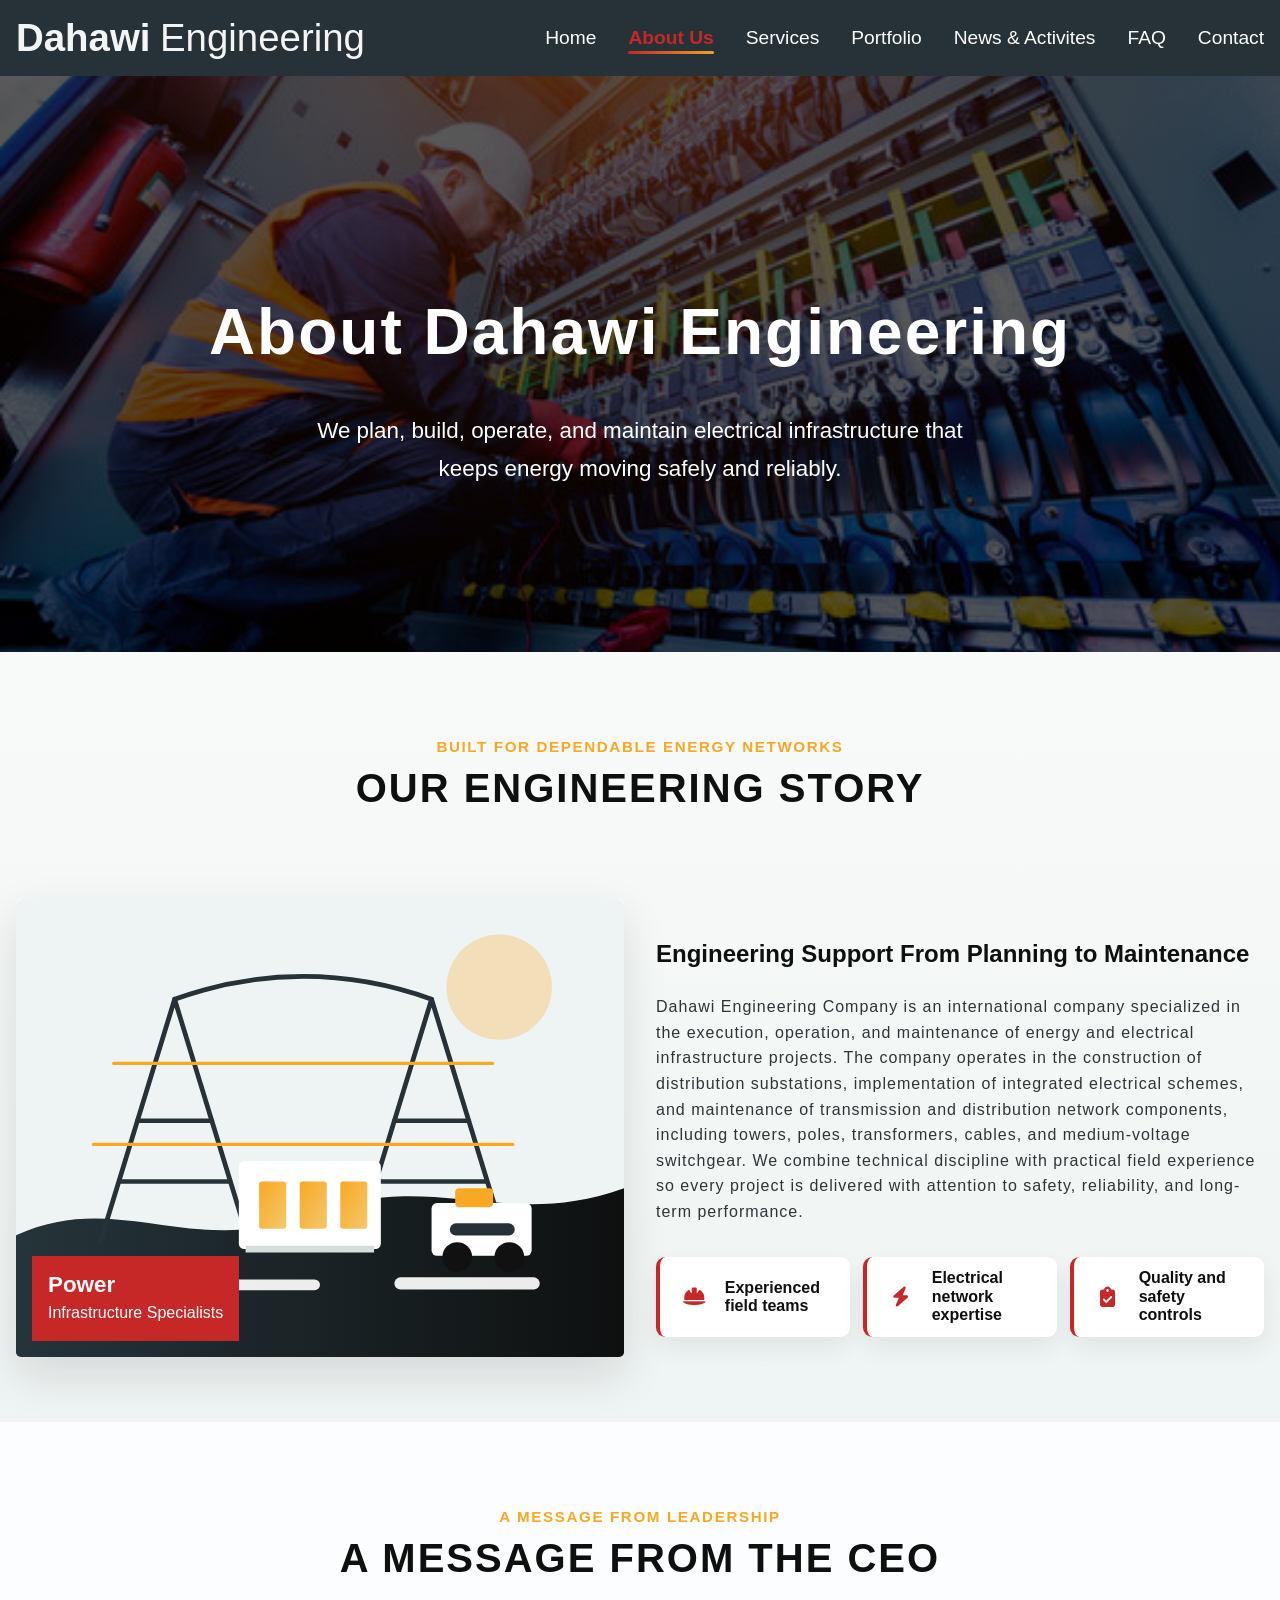
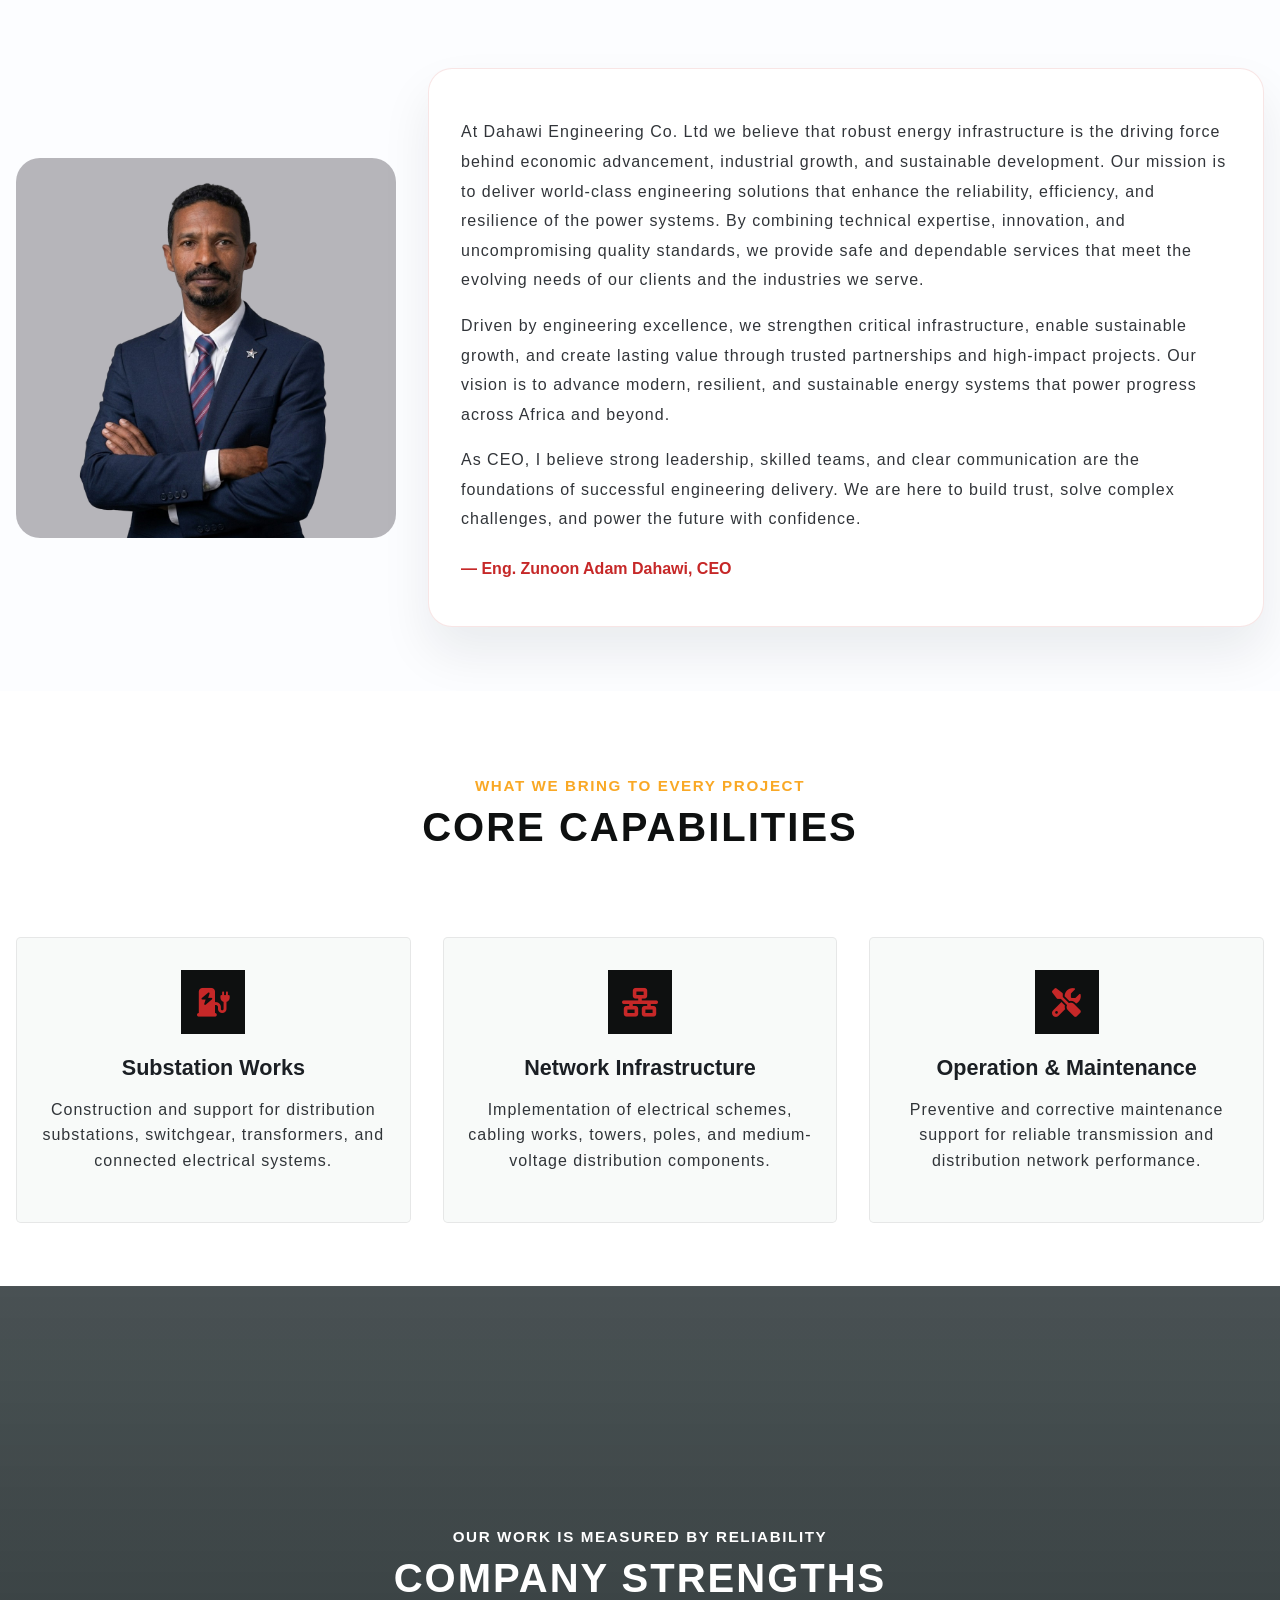
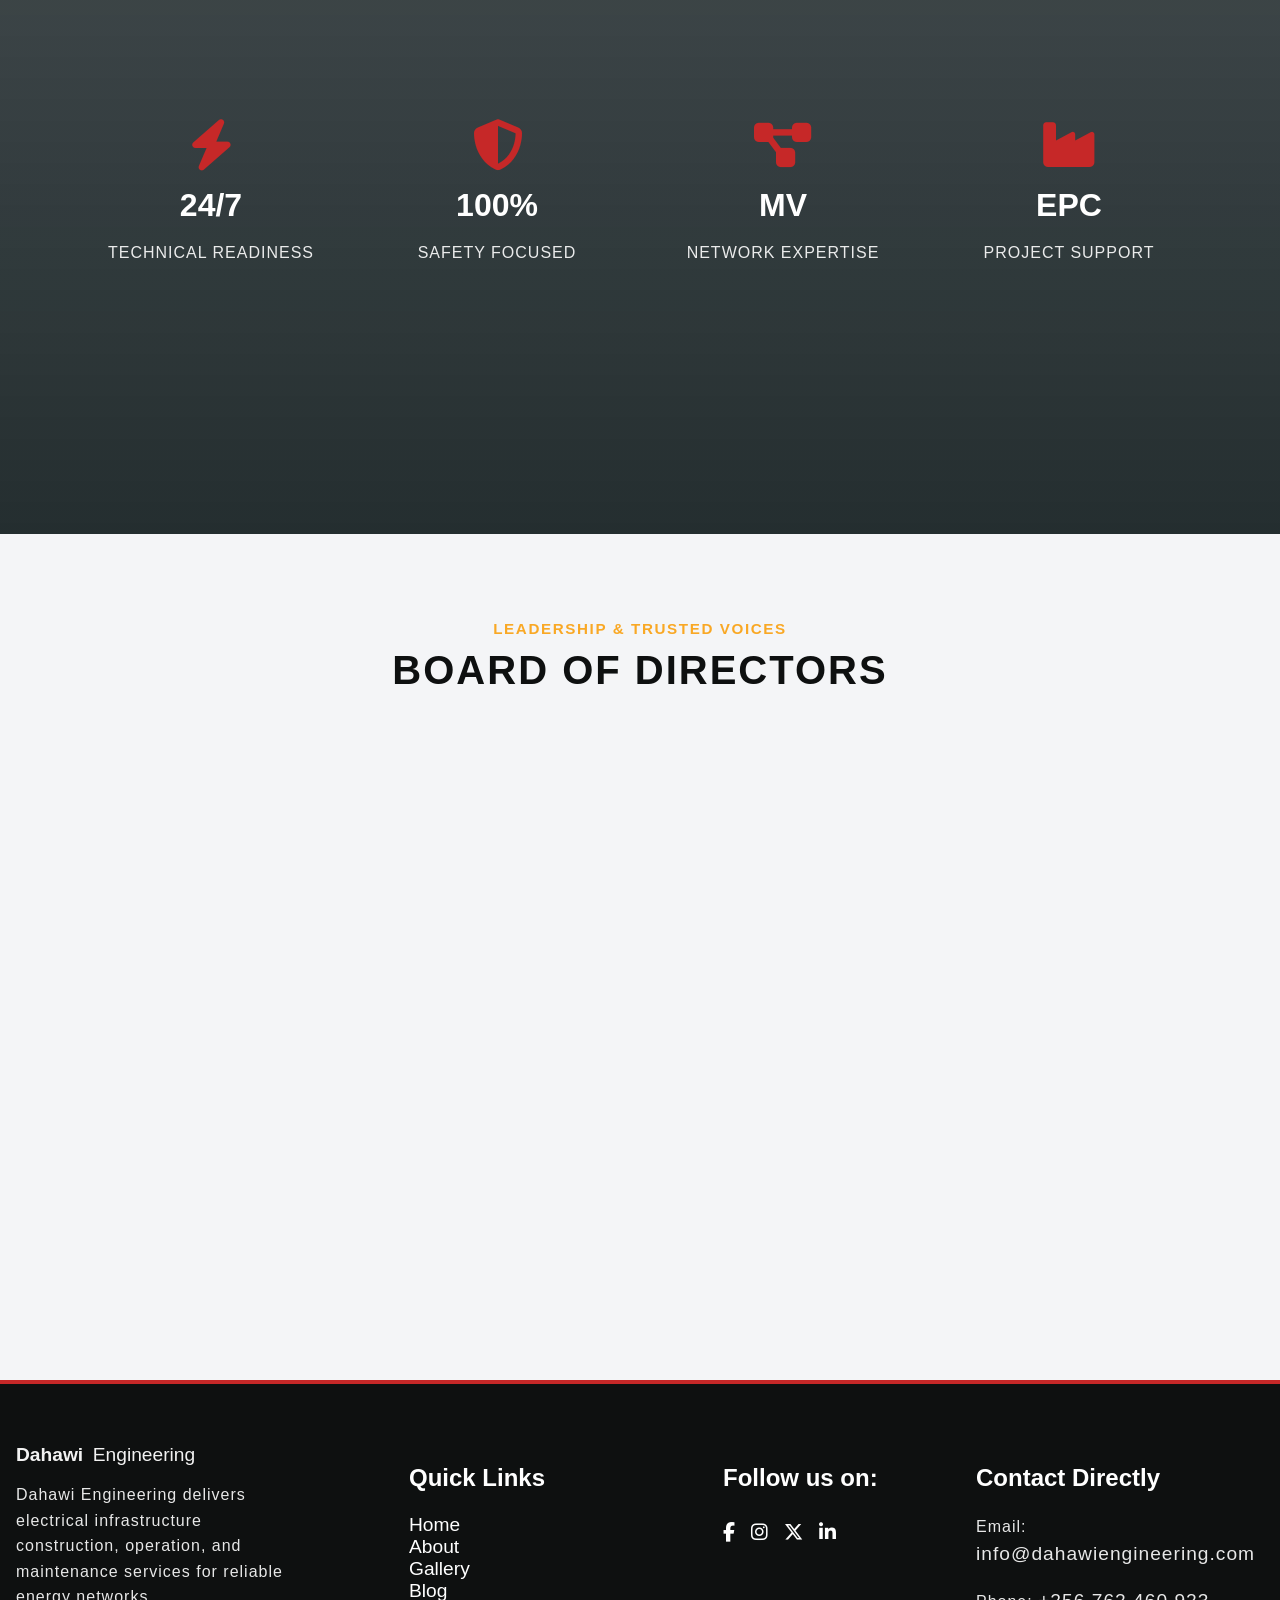
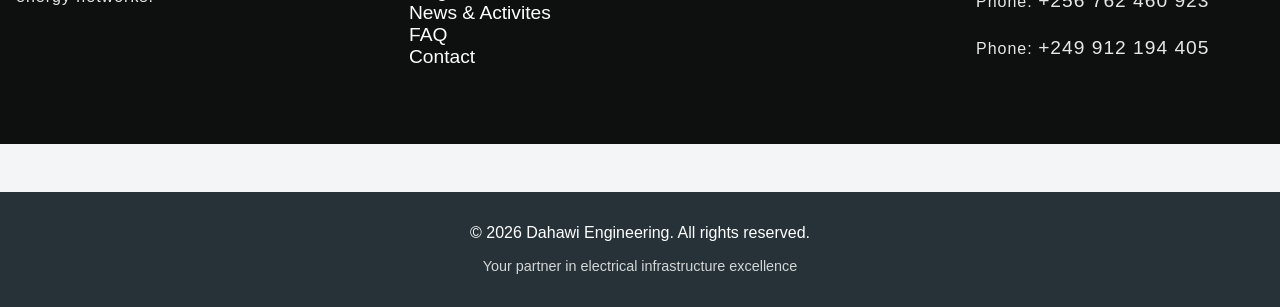
==== about.html @ 9a6f766a "Add files via upload" ====
<!DOCTYPE html>
<html lang = "en">
    <head>
        <meta charset="utf-8">
        <meta http-equiv="X-UA-Compatible" content="IE=edge">
        <title>About | Dahawi Engineering</title>
        <meta name="description" content="Learn about Dahawi Engineering, an electrical infrastructure company focused on substation construction, network operation, and maintenance.">
        <meta name="viewport" content="width=device-width, initial-scale=1">
        <!-- font awesome cdn -->
        <link rel="stylesheet" href="https://cdnjs.cloudflare.com/ajax/libs/font-awesome/6.5.1/css/all.min.css" crossorigin="anonymous" referrerpolicy="no-referrer" />
        <!-- fonts -->
        <link rel = "stylesheet" href = "font/fonts.css">
        <!-- normalize css -->
        <link rel = "stylesheet" href = "css/normalize.css">
        <!-- custom css -->
        <link rel = "stylesheet" href = "css/utility.css">
        <link rel = "stylesheet" href = "css/style.css">
        <link rel = "stylesheet" href = "css/responsive.css">
    </head>
    <body>

        <!-- navbar  -->
        <nav class = "navbar">
            <div class = "container flex">
                        <a href = "" class = "site-brand">Dahawi<span>Engineering</span></a>
                
                <button type="button" id="navbar-show-btn" class="flex" aria-label="Open navigation menu">
                    <i class="fas fa-bars"></i>
                </button>
                <div id="navbar-collapse">
                    <button type="button" id="navbar-close-btn" class="flex" aria-label="Close navigation menu">
                        <i class="fas fa-times"></i>
                    </button>
                    <ul class="navbar-nav">
                        <li class="nav-item"><a href="index.html" class="nav-link">Home</a></li>
                        <li class="nav-item"><a href="about.html" class="nav-link active">About Us</a></li>
                        <li class="nav-item"><a href="gallery.html" class="nav-link">Services</a></li>
                        <li class="nav-item"><a href="blog.html" class="nav-link">Portfolio</a></li>
                        <li class="nav-item"><a href="news.html" class="nav-link">News & Activites</a></li>
                        <li class="nav-item"><a href="faq.html" class="nav-link">FAQ</a></li>
                        <li class="nav-item"><a href="contact.html" class="nav-link">Contact</a></li>
                    </ul>
                </div>
            </div>
        </nav>

        <!-- header -->
        <header class = "flex header-sm about-header">
            <div class = "container">
                <div class = "header-title">
                    <h1>About Dahawi Engineering</h1>
                    <p>We plan, build, operate, and maintain electrical infrastructure that keeps energy moving safely and reliably.</p>
                </div>
            </div>
        </header>
        <!-- header -->

        <!-- about section -->
        <section id = "about" class = "py-4 about-page">
            <div class = "container">
                <div class = "title-wrap">
                    <span class = "sm-title">built for</span>
                    <h2 class = "lg-title">our engineering Story</h2>
                </div>

                <div class = "about-row">
                    <div class = "about-left my-2">
                        <div class = "about-visual">
                            <img src = "images/about-network-visual.svg" alt = "Electrical substation and transmission network illustration">
                            <div class = "about-badge">
                                <strong>Power</strong>
                                <span>Infrastructure Specialists</span>
                            </div>
                        </div>
                    </div>

                    <div class = "about-right">
                        <h2>Engineering Support From Planning to Maintenance</h2>
                        <p class = "text">Dahawi Engineering Company is an international company specialized in the execution, operation, and maintenance of energy and electrical infrastructure projects. The company operates in the construction of distribution substations, implementation of integrated electrical schemes, and maintenance of transmission and distribution network components, including towers, poles, transformers, cables, and medium-voltage switchgear. We combine technical discipline with practical field experience so every project is delivered with attention to safety, reliability, and long-term performance.</p>

                        <div class = "about-points">
                            <div>
                                <i class = "fas fa-hard-hat"></i>
                                <span>Experienced field teams</span>
                            </div>
                            <div>
                                <i class = "fas fa-bolt"></i>
                                <span>Electrical network expertise</span>
                            </div>
                            <div>
                                <i class = "fas fa-clipboard-check"></i>
                                <span>Quality and safety controls</span>
                            </div>
                        </div>
                    </div>
                </div>
            </div>
        </section>
        <!-- end of about section -->

        <!-- CEO message section -->
        <section id = "ceo-message" class = "py-4">
            <div class = "container">
                <div class = "title-wrap">
                    <span class = "sm-title">a message from leadership</span>
                    <h2 class = "lg-title">a message from the CEO</h2>
                </div>

                <div class = "ceo-row">
                    <div class = "ceo-image my-2">
                        <img src = "images/CEO.jpg" alt = "CEO portrait">
                    </div>
                    <div class = "ceo-copy">
                        <!-- <h3>Our commitment to excellence</h3> -->
                        <p class = "text">At Dahawi Engineering Co. Ltd we believe that robust energy infrastructure is the driving force behind economic advancement, industrial growth, and sustainable development. Our mission is to deliver world-class engineering solutions that enhance the reliability, efficiency, and resilience of the power systems. By combining technical expertise, innovation, and uncompromising quality standards, we provide safe and dependable services that meet the evolving needs of our clients and the industries we serve.</p>
                        <p class = "text">Driven by engineering excellence, we strengthen critical infrastructure, enable sustainable growth, and create lasting value through trusted partnerships and high-impact projects. Our vision is to advance modern, resilient, and sustainable energy systems that power progress across Africa and beyond.</p>
                        <p class = "text">As CEO, I believe strong leadership, skilled teams, and clear communication are the foundations of successful engineering delivery. We are here to build trust, solve complex challenges, and power the future with confidence.</p>
                        <p class = "ceo-signature">— Eng. Zunoon Adam Dahawi, CEO</p>
                    </div>
                </div>
            </div>
        </section>
        <!-- end of CEO message section -->

        <!-- capabilities section -->
        <section id = "capabilities" class = "py-4">
            <div class = "container">
                <div class = "title-wrap">
                    <span class = "sm-title">what we bring to every project</span>
                    <h2 class = "lg-title">core capabilities</h2>
                </div>

                <div class = "capability-row">
                    <div class = "capability-item">
                        <span class = "capability-icon flex">
                            <i class = "fas fa-charging-station"></i>
                        </span>
                        <h3>Substation Works</h3>
                        <p class = "text">Construction and support for distribution substations, switchgear, transformers, and connected electrical systems.</p>
                    </div>

                    <div class = "capability-item">
                        <span class = "capability-icon flex">
                            <i class = "fas fa-network-wired"></i>
                        </span>
                        <h3>Network Infrastructure</h3>
                        <p class = "text">Implementation of electrical schemes, cabling works, towers, poles, and medium-voltage distribution components.</p>
                    </div>

                    <div class = "capability-item">
                        <span class = "capability-icon flex">
                            <i class = "fas fa-tools"></i>
                        </span>
                        <h3>Operation & Maintenance</h3>
                        <p class = "text">Preventive and corrective maintenance support for reliable transmission and distribution network performance.</p>
                    </div>
                </div>
            </div>
        </section>
        <!-- end of capabilities section -->

        <!-- facts section -->
        <section id = "facts" class = "py-4 flex about-facts">
            <div class = "container">
                <div class = "title-wrap">
                    <span class = "sm-title">our work is measured by reliability</span>
                    <h2 class = "lg-title">company strengths</h2>
                </div>

                <div class = "facts-row">
                    <div class = "facts-item">
                        <span class = "fas fa-bolt facts-icon"></span>
                        <div class = "facts-info">
                            <strong>24/7</strong>
                            <p class = "text">technical readiness</p>
                        </div>
                    </div>

                    <div class = "facts-item">
                        <span class = "fas fa-shield-alt facts-icon"></span>
                        <div class = "facts-info">
                            <strong>100%</strong>
                            <p class = "text">safety focused</p>
                        </div>
                    </div>

                    <div class = "facts-item">
                        <span class = "fas fa-project-diagram facts-icon"></span>
                        <div class = "facts-info">
                            <strong>MV</strong>
                            <p class = "text">network expertise</p>
                        </div>
                    </div>

                    <div class = "facts-item">
                        <span class = "fas fa-industry facts-icon"></span>
                        <div class = "facts-info">
                            <strong>EPC</strong>
                            <p class = "text">project support</p>
                        </div>
                    </div>
                </div>
            </div>
        </section>
        <!-- end of facts section -->

        <!-- board of directors / testimonials section -->
        <section id="board" class="py-4">
            <div class="container">
                <div class="title-wrap">
                    <span class="sm-title">leadership & trusted voices</span>
                    <h2 class="lg-title">Board of Directors</h2>
                </div>

                <div class="board-row">
                    <article class="board-card">
                        <div class="board-image">
                            <img src="images/CEO.jpg" alt="Board member">
                        </div>
                        <div class="board-content">
                            <h3>Eng. Zunoon Adam Dahawi</h3>
                            <p class="board-title">Chairman & CEO</p>
                            <p class="text">Visionary and results-driven Chief Executive Officer with a proven track record of scaling operations, leading high-performance teams, and executing strategic growth plans.</p>
                        </div>
                    </article>

                    <article class="board-card">
                        <div class="board-image">
                            <img src="images/projectmanager.jpg" alt="Board member">
                        </div>
                        <div class="board-content">
                            <h3> Abubakar Issa</h3>
                            <p class="board-title">Project Manager</p>
                            <p class="text">Goal-oriented and highly organized project manager with a proven track record of delivering cross-functional initiatives on time and within budget.</p>
                        </div>
                    </article>

                    <article class="board-card">
                        <div class="board-image">
                            <img src="images/Eng.Alhussein.jpg" alt="Board member">
                        </div>
                        <div class="board-content">
                            <h3>Alhussein Muhammed</h3>
                            <p class="board-title">Logistics Manager</p>
                            <p class="text">Oversees daily accounting functions, produces accurate financial statements, and ensures regulatory compliance.</p>
                        </div>
                    </article>
                </div>
            </div>
        </section>
        <!-- end of board/testimonials section -->

        <!-- footer -->
        <footer class = "py-4">
            <div class = "container footer-row">
                <div class = "footer-item">
                    <a href = "" class = "site-brand">Dahawi<span>Engineering</span></a>
                        
                    <p class = "text">Dahawi Engineering delivers electrical infrastructure construction, operation, and maintenance services for reliable energy networks.</p>
                </div>

                <div class = "footer-item quick-links">
                    <h2>Quick Links</h2>
                    <ul class="quick-links-list">
                        <li><a href="index.html">Home</a></li>
                        <li><a href="about.html">About Us</a></li>
                        <li><a href="gallery.html">Services</a></li>
                        <li><a href="blog.html">Portfolio</a></li>
                        <li><a href="news.html">News & Activites</a></li>
                        <li><a href="faq.html">FAQ</a></li>
                        <li><a href="contact.html">Contact</a></li>
                    </ul>
                </div>

                <div class = "footer-item follow-us">
                    <h2>Follow us on: </h2>
                    <ul class = "social-links">
                        <li>
                            <a href = "#" aria-label = "Facebook">
                                <i class = "fab fa-facebook-f"></i>
                            </a>
                        </li>
                        <li>
                            <a href = "#" aria-label = "Instagram">
                                <i class = "fab fa-instagram"></i>
                            </a>
                        </li>
                        <li>
                            <a href = "#" aria-label = "Twitter">
                                <i class = "fab fa-x-twitter"></i>
                            </a>
                        </li>
                        <li>
                            <a href = "#" aria-label = "LinkedIn">
                                <i class = "fab fa-linkedin-in"></i>
                            </a>
                        </li>
                    </ul>
                </div>

                <div class = "subscribe-form footer-item contact">
                    <h2>Contact Directly</h2>
                    <p class = "text">Email: <a href = "mailto:info@dahawiengineering.com">info@dahawiengineering.com</a></p>
                    <p class = "text">Phone: <a href = "tel:+256762460923">+256 762 460 923</a></p>
                    <p class = "text">Phone: <a href = "tel:+249912194405">+249 912 194 405</a></p>
                </div>
            </div>
        </footer>
        <!-- end of footer -->

        <section class="footer-bottom">
            <div class="container">
                <p>&copy; 2026 Dahawi Engineering. All rights reserved.</p>
                <p>Your partner in electrical infrastructure excellence</p>
            </div>
        </section>

        <!-- js -->
        <script src = "js/script.js"></script>
    </body>
</html>
---- css/utility.css ----
html, body{
    font-family: 'Open Sans', sans-serif;
}
h1, h2, h3, h4, h5, h6{
    font-family: 'Raleway', sans-serif;
}
a{
    color: var(--dark);
    text-decoration: none;
}
ul{
    list-style-type: none;
}
button, input[type = "submit"]{
    font-size: 1rem;
    cursor: pointer;
    font-family: 'Raleway', sans-serif;
}
.container{
    max-width: 1320px;
    padding: 0 1rem;
    margin: 0 auto;
}
.flex{
    display: -webkit-box;
    display: -ms-flexbox;
    display: flex;
    -webkit-box-align: center;
        -ms-flex-align: center;
            align-items: center;
    -webkit-box-pack: center;
        -ms-flex-pack: center;
            justify-content: center;
}
.text{
    font-weight: 400;
    opacity: 0.9;
    line-height: 1.6;
    letter-spacing: 1px;
}
.form-control{
    width: 100%;
    margin: 0.6rem 0;
    max-width: 500px;
    border: 1px solid #fff;
    border-radius: 0.2rem;
    padding: 0.7rem;
    font-size: 1rem;
    font-family: 'Raleway', sans-serif;
    color: #fff;
    background-color: transparent;
    -webkit-box-sizing: border-box;
            box-sizing: border-box;
}
.btn{
    padding: 0.7rem 2.4rem;
    border-radius: 0.2rem;
    font-weight: 600;
    background-color: var(--green);
    color: #fff;
    border: 1px solid var(--green);
}
.btn:hover{
    opacity: 0.9;
    -webkit-transition: var(--trans);
    -o-transition: var(--trans);
    transition: var(--trans);
}

/* css stop transition and animation */
.resize-animation-stopper *{
    -webkit-animation: none!important;
            animation: none!important;
    -webkit-transition: none!important;
    -o-transition: none!important;
    transition: none!important;
}

.py-4{
    padding: 4rem 0;
}
img{
    width: 100%;
    display: block;
}
.title-wrap{
    text-align: center;
    padding: 1.4rem 0;
    margin-bottom: 2rem;
    letter-spacing: 2px;
    text-transform: uppercase;
}
.lg-title{
    font-size: 2.5rem;
    font-weight: 600;
}

.sm-title{
    font-size: 1.2rem;
    font-weight: 600;
}
.my-2{
    margin: 2rem 0;
}
.shadow:hover{
    -webkit-box-shadow: 0px 0px 18px -4px rgba(109, 109, 109, 0.64);
            box-shadow: 0px 0px 18px -4px rgba(109, 109, 109, 0.64);
}
---- css/style.css ----
:root{
    --bg: #f4f5f7;
    --surface: #ffffff;
    --text: #1b1f24;
    --muted: #64748b;
    --border: #d7dde5;
    --green: #c62828;
    --secondary: #f9a825;
    --light-grey: #f7f7f7;
    --dark: #0e1010;
    --nav-bg: #263238;
    --nav-text: #ffffff;
    --card-bg: #ffffff;
    --btn-bg: #c62828;
    --btn-text: #ffffff;
    --btn-border: transparent;
    --section-bg: #ffffff;
    --shadow: 0 12px 32px rgba(0,0,0,.08);
    --trans: all 0.3s ease-in-out;
}
html{
    scroll-behavior: smooth;
}

body{
    background: var(--bg);
    color: var(--text);
    transition: var(--trans);
}

.reveal{
    opacity: 0;
    transform: translate3d(0, 30px, 0) scale(0.98);
    visibility: hidden;
    filter: blur(1px);
    transition: opacity 0.85s cubic-bezier(0.22, 1, 0.36, 1), transform 0.85s cubic-bezier(0.22, 1, 0.36, 1), filter 0.85s cubic-bezier(0.22, 1, 0.36, 1), visibility 0.01s linear 0.84s;
    transition-delay: var(--reveal-delay, 0ms);
    will-change: opacity, transform, filter;
}

.reveal-left{
    transform: translate3d(-36px, 24px, 0) scale(0.985);
}

.reveal-right{
    transform: translate3d(36px, 24px, 0) scale(0.985);
}

.reveal-up{
    transform: translate3d(0, 42px, 0) scale(0.985);
}

.reveal.active{
    opacity: 1;
    transform: translate3d(0, 0, 0) scale(1);
    visibility: visible;
    filter: blur(0);
}

@media (prefers-reduced-motion: reduce) {
    .reveal{
        transition: none !important;
        transform: none !important;
        opacity: 1 !important;
        visibility: visible !important;
        filter: none !important;
    }
}

html[lang="ar"]{
    direction: rtl;
}
html[lang="ar"] .navbar .container,
html[lang="ar"] .footer-row{
    direction: rtl;
}
.theme-dark{
    --bg: #10151f;
    --surface: #17212d;
    --text: #e2e8f0;
    --muted: #cbd5e1;
    --border: #334155;
    --nav-bg: #111827;
    --nav-text: #f8fafc;
    --card-bg: #1b2433;
    --btn-bg: #f59e0b;
    --btn-text: #0f172a;
    --btn-border: transparent;
    --section-bg: #111827;
    --shadow: 0 12px 32px rgba(0,0,0,.37);
}
.theme-dark .navbar,
.theme-dark .footer,
.theme-dark .footer-bottom,
.theme-dark header,
.theme-dark .featured-item,
.theme-dark .services-item,
.theme-dark .test-item,
.theme-dark .contact-card,
.theme-dark .contact-form .form-control,
.theme-dark .blog-item,
.theme-dark .faq-item,
.theme-dark .gallery-item,
.theme-dark .popular-item,
.theme-dark .footer-item,
.theme-dark .about-left,
.theme-dark .contact-right,
.theme-dark .contact-left,
.theme-dark .about-visual,
.theme-dark .subscribe-form,
.theme-dark .blog-item-top,
.theme-dark .faq-answer,
.theme-dark .faq-question{
    background: var(--card-bg) !important;
    color: var(--text) !important;
    border-color: var(--border) !important;
}
.theme-dark .site-brand,
.theme-dark .nav-link,
.theme-dark .text,
.theme-dark .sm-title,
.theme-dark .lg-title,
.theme-dark .footer-item h2,
.theme-dark .contact-link,
.theme-dark .faq-question-text,
.theme-dark .faq-answer-content,
.theme-dark .about-points div span,
.theme-dark .contact-item span,
.theme-dark .contact-item a,
.theme-dark .popular-item span,
.theme-dark .blog-item-bottom span,
.theme-dark .blog-item-bottom a,
.theme-dark .contact-cta span,
.theme-dark .contact-cta p,
.theme-dark .footer-bottom p{
    color: var(--text) !important;
}
.theme-dark .btn{
    background: var(--btn-bg) !important;
    color: var(--btn-text) !important;
    border-color: var(--btn-border) !important;
}
.theme-dark .btn-outline{
    border-color: var(--btn-text) !important;
    color: var(--btn-text) !important;
}
.theme-dark .icon-btn{
    background: #1f2937;
    color: var(--btn-text);
    border-color: #334155;
}
.theme-dark input,
.theme-dark textarea,
.theme-dark select{
    background: #17212d;
    color: #e2e8f0;
    border: 1px solid #334155;
}
.theme-dark .navbar{
    background: var(--nav-bg) !important;
}
.theme-dark .navbar .nav-link{
    color: var(--nav-text) !important;
}
.theme-dark .navbar .nav-link:hover,
.theme-dark .navbar .nav-link.active{
    color: #fbbf24 !important;
}
.theme-dark .footer-bottom{
    background: #0f172a !important;
}
.navbar{
    position: fixed;
    top: 0;
    width: 100%;
    background-color: var(--nav-bg);
    padding: 1rem 0;
    z-index: 999;
}
.navbar .container{
    -webkit-box-pack: justify;
        -ms-flex-pack: justify;
            justify-content: space-between;
}
.top-controls{
    display: flex;
    align-items: center;
    gap: 0.75rem;
    margin-left: auto;
}
.icon-btn{
    display: inline-flex;
    align-items: center;
    gap: 0.5rem;
    border: 1px solid rgba(255,255,255,0.18);
    background: rgba(255,255,255,0.08);
    color: var(--nav-text);
    padding: 0.75rem 0.95rem;
    border-radius: 0.5rem;
    cursor: pointer;
    transition: var(--trans);
    font-size: 0.95rem;
}
.icon-btn i{
    font-size: 1rem;
}
.icon-btn:hover{
    opacity: 0.92;
}
.site-brand{
    color: var(--nav-text);
    font-size: 2.4rem;
    font-family: 'Raleway', sans-serif;
    font-weight: 600;
    opacity: 0.95;
    display: inline-flex;
    align-items: center;
    gap: 0.6rem;
}
.site-brand span{
    font-weight: 300;
}
.site-brand img{
    height: 48px;
    width: auto;
    display: block;
}
#navbar-show-btn{
    background: transparent;
    color: var(--nav-text);
    font-size: 2rem;
    opacity: 0.9;
    -webkit-transition: var(--trans);
    -o-transition: var(--trans);
    transition: var(--trans);
    border: none;
}
#navbar-show-btn:hover{
    opacity: 1;
}

/* navbar side menu */
#navbar-collapse{
    background-color: var(--green);
    position: fixed;
    top: 0;
    right: 0;
    width: 300px;
    height: 100%;
    padding: 2rem;
    -webkit-transform: translateX(100%);
        -ms-transform: translateX(100%);
            transform: translateX(100%);
    -webkit-transition: var(--trans);
    -o-transition: var(--trans);
    transition: var(--trans);
}
.navbar-collapse-rmw{
    /* js related */
    -webkit-transform: translateX(0)!important;
        -ms-transform: translateX(0)!important;
            transform: translateX(0)!important;
}
#navbar-close-btn{
    background: none;
    color: var(--nav-text);
    width: 35px;
    height: 35px;
    border-radius: 0.2rem;
    font-size: 2rem;
    -webkit-transition: var(--trans);
    -o-transition: var(--trans);
    transition: var(--trans);
    position: absolute;
    right: 1rem;
    top: 2rem;
    border: none;
}
#navbar-close-btn:hover{
    background-color: var(--secondary);
    color: var(--green);
}
.navbar-nav{
    margin-top: 5rem;
}
.nav-item{
    margin: 1.6rem 0;
}
.nav-link{
    color: var(--nav-text);
    font-size: 1.2rem;
    -webkit-transition: var(--trans);
    -o-transition: var(--trans);
    transition: var(--trans);
}
.nav-link:hover{
    opacity: 0.8;
}

/* Modern rounded buttons */
.btn{
    display: inline-flex;
    align-items: center;
    gap: 0.6rem;
    padding: 0.6rem 1.1rem;
    border-radius: 999px;
    background: linear-gradient(90deg, #ff7a7a 0%, #c62828 100%);
    color: #ffffff;
    border: none;
    box-shadow: 0 10px 22px rgba(198,40,40,0.12);
    text-decoration: none;
    cursor: pointer;
    transition: var(--trans);
}
.btn:hover{
    background: #ffffff;
    color: #c62828;
    transform: translateY(-3px);
    box-shadow: 0 14px 36px rgba(2,6,23,0.18);
}
.btn:focus{ outline: 3px solid rgba(198,40,40,0.14); outline-offset: 2px; }

.btn-outline{
    display: inline-flex;
    align-items: center;
    gap: 0.6rem;
    padding: 0.6rem 1.1rem;
    border-radius: 999px;
    background: linear-gradient(90deg, #ff7a7a 0%, #c62828 100%);
    color: #ffffff;
    border: none;
    box-shadow: 0 10px 22px rgba(198,40,40,0.12);
    text-decoration: none;
    cursor: pointer;
    transition: var(--trans);
}

.btn-outline:hover{ 
    background: #ffffff;
    color: #c62828;
    transform: translateY(-3px);
    box-shadow: 0 14px 36px rgba(2,6,23,0.18);
}
.btn-outline:focus{ outline: 3px solid rgba(198,40,40,0.14); outline-offset: 3px; }

/* Ensure theme-dark buttons remain visible */
.theme-dark .btn{
    background: linear-gradient(90deg,#ff7a7a 0%, #c62828 100%) !important;
    color: #0b0b0b !important;
}
.theme-dark .btn:hover{ background: #fff !important; color: #c62828 !important; }

/* header */
header{
    min-height: 100vh;
    padding-top: 7rem;
    background: -webkit-gradient(linear, left top, left bottom, from(rgba(0, 0, 0, 0.65)), to(rgba(0, 0, 0, 0.65))), url(../images/background.jpg) center/cover no-repeat;
    background: -o-linear-gradient(rgba(0, 0, 0, 0.65), rgba(0, 0, 0, 0.65)), url(../images/background.jpg) center/cover no-repeat;
    background: linear-gradient(rgba(0, 0, 0, 0.65), rgba(0, 0, 0, 0.65)), url(../images/background.jpg) center/cover no-repeat;
    -webkit-box-orient: vertical;
    -webkit-box-direction: normal;
        -ms-flex-direction: column;
            flex-direction: column;
    color: #fff;
    text-align: center;
}
.header-title h1{
    font-size: 2.8rem;
    letter-spacing: 2px;
    -webkit-animation: bounce-in-top 1.1s both;
            animation: bounce-in-top 1.1s both;
}
.header-title p{
    text-align: center;
    margin: 1.4rem auto;
    padding: 0 1rem;
    max-width: 700px;
    font-weight: 400;
    font-size: 1rem;
    line-height: 1.7;
}

@-webkit-keyframes bounce-in-top{
    0%{
        -webkit-transform: translateY(-500px);
                transform: translateY(-500px);
        -webkit-animation-timing-function: ease-in;
                animation-timing-function: ease-in;
        opacity: 0;
    }
    38%{
        -webkit-transform: translateY(0);
                transform: translateY(0);
        -webkit-animation-timing-function: ease-out;
                animation-timing-function: ease-out;
        opacity: 1;
    }
    55%{
        -webkit-transform: translateY(-65px);
                transform: translateY(-65px);
        -webkit-animation-timing-function: ease-in;
                animation-timing-function: ease-in;
    }
    72%{
        -webkit-transform: translateY(0);
                transform: translateY(0);
        -webkit-animation-timing-function: ease-out;
                animation-timing-function: ease-out;
    }
    81%{
        -webkit-transform: translateY(-28px);
                transform: translateY(-28px);
        -webkit-animation-timing-function: ease-in;
                animation-timing-function: ease-in;
    }
    90%{
        -webkit-transform: translateY(0);
                transform: translateY(0);
        -webkit-animation-timing-function: ease-out;
                animation-timing-function: ease-out;
    }
    95%{
        -webkit-transform: translateY(-8px);
                transform: translateY(-8px);
        -webkit-animation-timing-function: ease-in;
                animation-timing-function: ease-in;
    }
    100%{
        -webkit-transform: translateY(0);
                transform: translateY(0);
        -webkit-animation-timing-function: ease-out;
                animation-timing-function: ease-out;
    }
}

@keyframes bounce-in-top{
    0%{
        -webkit-transform: translateY(-500px);
                transform: translateY(-500px);
        -webkit-animation-timing-function: ease-in;
                animation-timing-function: ease-in;
        opacity: 0;
    }
    38%{
        -webkit-transform: translateY(0);
                transform: translateY(0);
        -webkit-animation-timing-function: ease-out;
                animation-timing-function: ease-out;
        opacity: 1;
    }
    55%{
        -webkit-transform: translateY(-65px);
                transform: translateY(-65px);
        -webkit-animation-timing-function: ease-in;
                animation-timing-function: ease-in;
    }
    72%{
        -webkit-transform: translateY(0);
                transform: translateY(0);
        -webkit-animation-timing-function: ease-out;
                animation-timing-function: ease-out;
    }
    81%{
        -webkit-transform: translateY(-28px);
                transform: translateY(-28px);
        -webkit-animation-timing-function: ease-in;
                animation-timing-function: ease-in;
    }
    90%{
        -webkit-transform: translateY(0);
                transform: translateY(0);
        -webkit-animation-timing-function: ease-out;
                animation-timing-function: ease-out;
    }
    95%{
        -webkit-transform: translateY(-8px);
                transform: translateY(-8px);
        -webkit-animation-timing-function: ease-in;
                animation-timing-function: ease-in;
    }
    100%{
        -webkit-transform: translateY(0);
                transform: translateY(0);
        -webkit-animation-timing-function: ease-out;
                animation-timing-function: ease-out;
    }
}

.header-form{
    background: rgba(0, 0, 0, 0.5);
    padding: 3rem;
    border-radius: 0.2rem;
}
.header-form h3{
    font-size: 1.2rem;
}
.header-form form{
    -webkit-box-orient: vertical;
    -webkit-box-direction: normal;
        -ms-flex-direction: column;
            flex-direction: column;
    margin-top: 1.8rem;
}
.header-form form .form-control{
    -webkit-box-shadow: 2px 4px 4px rgba(0, 0, 0, 0.4);
            box-shadow: 2px 4px 4px rgba(0, 0, 0, 0.4);
}
.header-form input[type = "date"]{
    text-transform: uppercase;
}
.header-form input:not([type = "submit"])::-webkit-input-placeholder{
    color: #fff;
}
.header-form input:not([type = "submit"])::-moz-placeholder{
    color: #fff;
}
.header-form input:not([type = "submit"]):-ms-input-placeholder{
    color: #fff;
}
.header-form input:not([type = "submit"])::-ms-input-placeholder{
    color: #fff;
}
.header-form input:not([type = "submit"])::placeholder{
    color: #fff;
}
::-webkit-calendar-picker-indicator{
    -webkit-filter: invert(1);
            filter: invert(1);
}
.header-form .btn{
    margin-top: 0.8rem;
}

/* change background on scroll */
.navbar-cng{
    background-color: #fff;
    -webkit-box-shadow: 0px 4px 5px 0px rgba(48, 48, 48, 0.2);
            box-shadow: 0px 4px 5px 0px rgba(48, 48, 48, 0.2);
    -webkit-transition: var(--trans);
    -o-transition: var(--trans);
    transition: var(--trans);
}
.navbar-cng .site-brand{
    color: var(--dark);
}
.navbar-cng .site-brand span{
    color: var(--green);
}
.navbar-cng #navbar-show-btn{
    color: var(--green);
}

/* featured */
.featured-item{
    position: relative;
    width: 100%;
    overflow: hidden;
    -webkit-transition: var(--trans);
    -o-transition: var(--trans);
    transition: var(--trans);
}
.featured-item::after{
    content: "";
    position: absolute;
    top: 0;
    left: 0;
    width: 100%;
    height: 100%;
    z-index: 1;
    background: -webkit-gradient(linear, left top, left bottom, from(transparent), color-stop(18%, transparent), color-stop(99%, rgba(0, 0, 0, 0.8)), to(rgba(0, 0, 0, 0.8)));
    background: -o-linear-gradient(top, transparent 0%, transparent 18%, rgba(0, 0, 0, 0.8) 99%, rgba(0, 0, 0, 0.8) 100%);
    background: linear-gradient(to bottom, transparent 0%, transparent 18%, rgba(0, 0, 0, 0.8) 99%, rgba(0, 0, 0, 0.8) 100%);
}
.featured-item-content{
    position: absolute;
    bottom: 0;
    left: 0;
    z-index: 2;
    color: #fff;
    width: 100%;
    padding: 1rem;
    -webkit-transform: translateY(68%);
        -ms-transform: translateY(68%);
            transform: translateY(68%);
    -webkit-transition: var(--trans);
    -o-transition: var(--trans);
    transition: var(--trans);
}
.featured-item-content span{
    font-size: 1.2rem;
    display: block;
    margin-bottom: 1.2rem;
    text-transform: capitalize;
}
.featured-item-content .text{
    color: #fff;
    -webkit-transition: var(--trans);
    -o-transition: var(--trans);
    transition: var(--trans);
}
.featured-item:hover .featured-item-content{
    -webkit-transform: translateY(0);
        -ms-transform: translateY(0);
            transform: translateY(0);
}

/* services (converted to Core Capabilities — background removed) */
#services{
    /* removed hero background image to make this a neutral content section */
    background: var(--section-bg);
}
#services *{
    color: var(--text);
}
.services-item{
    text-align: center;
    padding: 2rem 0.5rem;
    margin: 2rem 0;
}
.services-icon{
    font-size: 3.2rem;
}
.services-item h3{
    margin: 1rem 0;
    font-size: 1.6rem;
}
.services-item .btn{
    margin-top: 1.6rem;
    display: inline-block;
}

/* executive board */
#executive-board{
    background: var(--light-grey);
}
#executive-board *{
    color: var(--text);
}
.board-row{
    display: grid;
    gap: 2rem;
}
.board-card{
    background: var(--surface);
    border-radius: 1.2rem;
    overflow: hidden;
    box-shadow: var(--shadow);
    border: 1px solid rgba(0, 0, 0, 0.05);
    transition: var(--trans);
    transform: translateY(30px);
    opacity: 0;
    animation: fade-up 0.8s ease-out forwards;
}
.board-card:nth-child(1){
    animation-delay: 0.1s;
}
.board-card:nth-child(2){
    animation-delay: 0.2s;
}
.board-card:nth-child(3){
    animation-delay: 0.3s;
}
.board-card:hover{
    transform: translateY(-5px) scale(1.01);
    box-shadow: 0 24px 48px rgba(0, 0, 0, 0.12);
}
.board-image img{
    width: 100%;
    height: 320px;
    object-fit: cover;
    display: block;
}
.board-content{
    padding: 2rem;
}
.board-content h3{
    margin: 0;
    font-size: 1.8rem;
}
.board-title{
    margin: 0.8rem 0 1rem;
    color: var(--muted);
    font-size: 0.95rem;
    letter-spacing: 0.08em;
    text-transform: uppercase;
}
#executive-board .text{
    line-height: 1.8;
}
#ceo-message{
    background: rgba(252, 253, 255, 0.95);
}
.ceo-row{
    display: grid;
    gap: 2rem;
    align-items: center;
}
.ceo-copy{
    background: #ffffff;
    padding: 2rem;
    border-radius: 1.5rem;
    border: 1px solid rgba(198, 40, 40, 0.12);
    box-shadow: 0 26px 50px rgba(14, 21, 33, 0.08);
}
.ceo-copy .text{
    margin-bottom: 1rem;
    line-height: 1.85;
}
.ceo-signature{
    margin-top: 1.6rem;
    font-weight: 700;
    color: var(--green);
}
.ceo-image{
    overflow: hidden;
    border-radius: 1.5rem;
    width: 100%;
    max-width: 380px;
}
.ceo-image img{
    width: 100%;
    height: 380px;
    object-fit: cover;
    display: block;
}
.ceo-copy h3{
    margin-top: 0;
    font-size: 2rem;
}
.ceo-signature{
    margin-top: 1.6rem;
    font-weight: 700;
    color: var(--green);
}
@media screen and (min-width: 768px){
    .ceo-row{
        grid-template-columns: 380px 1fr;
    }
}
@keyframes fade-up{
    from{
        opacity: 0;
        transform: translateY(30px);
    }
    to{
        opacity: 1;
        transform: translateY(0);
    }
}

/* testimonials */
#testimonials{
    background-color: var(--light-grey);
}
.test-item{
    border: 2px solid var(--light-grey);
    padding: 2rem 1rem;
    position: relative;
    background-color: #fff;
    border-radius: 0.2rem;
    margin: 2rem 0 14rem 0;
}
.test-item::after{
    content: "";
    position: absolute;
    bottom: -20px;
    left: 50%;
    -webkit-transform: translateX(-50%);
        -ms-transform: translateX(-50%);
            transform: translateX(-50%);
    width: 0;
    height: 0;
    border-left: 20px solid transparent;
    border-right: 20px solid transparent;
    border-top: 20px solid #fff;
}
.test-item-info{
    position: absolute;
    top: 110%;
    left: 50%;
    -webkit-transform: translateX(-50%);
        -ms-transform: translateX(-50%);
            transform: translateX(-50%);
    text-align: center;
}
.test-item-info img{
    width: 100px;
    height: 100px;
    border-radius: 100%;
    margin: 1rem;
}
.test-item-info h3{
    font-size: 1rem;
}

/* video */
.video-wrapper{
    height: 500px;
    position: relative;
}
.video-wrapper video{
    width: 100%;
    height: 100%;
    -o-object-fit: cover;
       object-fit: cover;
}
#play-btn{
    position: absolute;
    z-index: 5;
    width: 70px;
    height: 70px;
    background-color: var(--green);
    color: #fff;
    border: none;
    border-radius: 50%;
    font-size: 1.8rem;
    padding-left: 0.4rem;
    -webkit-transition: var(--trans);
    -o-transition: var(--trans);
    transition: var(--trans);
}
#play-btn:hover{
    -webkit-transform: scale(1.1);
        -ms-transform: scale(1.1);
            transform: scale(1.1);
}

/* footer */
footer{
    background-color: var(--dark);
    color: #fff;
    text-align: center;
    position: relative;
    overflow: hidden;
}
footer::before{
    content: "";
    position: absolute;
    background-color: var(--green);
    height: 4px;
    top: 0;
    left: 0;
    width: 100%;
}
.footer .site-brand{
    margin-bottom: 1.5rem;
    display: block;
    font-size: 2rem!important;
}
.footer-row{
    display: grid;
    grid-template-columns: repeat(auto-fit, minmax(240px, 1fr));
    gap: 2rem;
    justify-items: center;
    align-items: start;
}
.footer-item{
    margin: 0;
}

/* quick links: visible on all viewports */
.footer-item.quick-links{
    display: block;
}

/* make footer layout responsive and reorder on small screens */
@media (max-width: 768px){
    .footer-row{
        display: flex;
        flex-direction: column;
        align-items: flex-start;
    }

    .footer-item{
        width: 100%;
    }

    .footer-item.quick-links{
        display: block;
        order: 2; /* below site brand */
    }

    .footer-item.follow-us{
        order: 3;
    }

    .footer-item.contact{
        order: 4; /* move contact below follow-us */
    }
}
.footer-item a{
    font-size: 1.2rem;
    color: #fff;
    -webkit-transition: var(--trans);
    -o-transition: var(--trans);
    transition: var(--trans);
}
.footer-bottom{
    background-color: #263238;
    color: #fff;
    padding: 2rem 0;
    text-align: center;
    margin-top: 3rem;
}
.footer-bottom p{
    margin: 0;
}
.footer-bottom p + p{
    margin-top: 1rem;
    font-size: 0.9rem;
    opacity: 0.8;
}
.footer-item a:hover{
    color: var(--green);
}
.footer-item ul{
    padding: 0;
    margin: 0;
    list-style: none;
}
.footer-item h2{
    margin-bottom: 1.4rem;
}
.social-links{
    display: -webkit-box;
    display: -ms-flexbox;
    display: flex;
    -webkit-box-pack: center;
        -ms-flex-pack: center;
            justify-content: center;
    flex-wrap: wrap;
}
.social-links li{
    margin: 0.5rem;
}
.subscribe-form form{
    -webkit-box-orient: vertical;
    -webkit-box-direction: normal;
        -ms-flex-direction: column;
            flex-direction: column;
}
.subscribe-form form input{
    width: 100%;
    max-width: 300px;
}
.subscribe-form .form-control{
    border-color: rgba(255, 255, 255, 0.3);
    -webkit-transition: var(--trans);
    -o-transition: var(--trans);
    transition: var(--trans);
}
.subscribe-form .form-control:focus{
    border-color: #fff;
}
.subscribe-form form input[type = "email"]::-webkit-input-placeholder{
    color: #fff;
    opacity: 0.3;
}
.subscribe-form form input[type = "email"]::-moz-placeholder{
    color: #fff;
    opacity: 0.3;
}
.subscribe-form form input[type = "email"]:-ms-input-placeholder{
    color: #fff;
    opacity: 0.3;
}
.subscribe-form form input[type = "email"]::-ms-input-placeholder{
    color: #fff;
    opacity: 0.3;
}
.subscribe-form form input[type = "email"]::placeholder{
    color: #fff;
    opacity: 0.3;
}


/* ### GALLERY PAGE ### */
header.header-sm{
    min-height: 60vh;
}
/* gallery */
.gallery-item{
    margin: 2rem 0;
    overflow: hidden;
    position: relative;
    -webkit-transition: var(--trans);
    -o-transition: var(--trans);
    transition: var(--trans);
    cursor: pointer;
}
.gallery-item::after{
    content: "";
    z-index: 1;
    position: absolute;
    bottom: 0;
    top: 0;
    right: 0;
    left: 0;
    background: -webkit-gradient(linear, left top, left bottom, from(transparent), color-stop(18%, transparent), color-stop(99%, rgba(0, 0, 0, 0.8)), to(rgba(0, 0, 0, 0.8)));
    background: -o-linear-gradient(top, transparent 0%, transparent 18%, rgba(0, 0, 0, 0.8) 99%, rgba(0, 0, 0, 0.8) 100%);
    background: linear-gradient(to bottom, transparent 0%, transparent 18%, rgba(0, 0, 0, 0.8) 99%, rgba(0, 0, 0, 0.8) 100%);
}
.gallery-item img{
    -webkit-transition: var(--trans);
    -o-transition: var(--trans);
    transition: var(--trans);
}
.gallery-item:hover img{
    -webkit-transform: scale(1.2);
        -ms-transform: scale(1.2);
            transform: scale(1.2);
}
.zoom-icon{
    position: absolute;
    top: 50%;
    left: 50%;
    -webkit-transform: translate(-50%, -50%);
        -ms-transform: translate(-50%, -50%);
            transform: translate(-50%, -50%);
    font-size: 2rem;
    color: #fff;
    z-index: 2;
    opacity: 0;
    -webkit-transition: var(--trans);
    -o-transition: var(--trans);
    transition: var(--trans);
}
.gallery-item:hover .zoom-icon{
    opacity: 1;
}
/* img modal box */
#img-modal-box{
    position: fixed;
    top: 0;
    left: 0;
    width: 100%;
    height: 100%;
    background-color: rgba(0, 0, 0, 0.9);
    z-index: 999;
    display: none;
}
#img-modal{
    position: absolute;
    top: 50%;
    left: 50%;
    -webkit-transform: translate(-50%, -50%);
        -ms-transform: translate(-50%, -50%);
            transform: translate(-50%, -50%);
    width: 80%;
    max-width: 800px;
}
#img-modal img{
    max-width: 100%;
    width: 100%;
    height: auto;
    display: block;
}
.gallery-item img{
    width: 100%;
    height: auto;
    display: block;
}
#img-modal-box button{
    position: absolute;
    font-size: 1.4rem;
    background-color: #fff;
    width: 35px;
    height: 35px;
    border-radius: 50%;
    -webkit-transition: var(--trans);
    -o-transition: var(--trans);
    transition: var(--trans);
    border: none;
}
#img-modal-box button:hover{
    opacity: 0.9;
}
#modal-close-btn{
    top: -17.5px;
    right: -17.5px;
    z-index: 999;
}
#gallery .gallery-row{
    display: grid;
    grid-template-columns: repeat(auto-fit, minmax(240px, 1fr));
    gap: 1.5rem;
}
.gallery-item .gallery-body{
    position: absolute;
    left: 0;
    bottom: 0;
    width: 100%;
    padding: 1rem;
    background: rgba(0, 0, 0, 0.55);
    color: #fff;
    z-index: 2;
}
.gallery-item .gallery-body span{
    display: block;
    font-weight: 700;
    margin-bottom: 0.5rem;
}
.gallery-item .gallery-body .text{
    margin: 0;
    font-size: 0.95rem;
    opacity: 0.9;
}
.gallery-item:hover .gallery-body{
    background: rgba(0, 0, 0, 0.7);
}
#img-modal .gallery-modal-caption{
    margin-top: 0.75rem;
    color: #fff;
    text-align: left;
}
#img-modal .gallery-modal-caption strong{
    display: block;
    font-size: 1rem;
    margin-bottom: 0.4rem;
}
#img-modal .gallery-modal-caption p{
    margin: 0;
    font-size: 0.95rem;
    line-height: 1.4;
}

#next-btn{
    top: 50%;
    right: 1rem;
    -webkit-transform: translateY(-50%);
        -ms-transform: translateY(-50%);
            transform: translateY(-50%);
}
#prev-btn{
    top: 50%;
    left: 1rem;
    -webkit-transform: translateY(-50%);
        -ms-transform: translateY(-50%);
            transform: translateY(-50%);
}
#next-btn:hover, #prev-btn:hover{
    background-color: var(--dark);
    color: #fff;
}

/* popular section */
#popular.py-4{
    padding-bottom: 0;
}
.popular-item{
    position: relative;
    cursor: pointer;
    overflow: hidden;
    -webkit-transition: var(--trans);
    -o-transition: var(--trans);
    transition: var(--trans);
}
.popular-item::after{
    content: "";
    z-index: 1;
    position: absolute;
    bottom: 0;
    top: 0;
    right: 0;
    left: 0;
    background: -webkit-gradient(linear, left top, left bottom, from(transparent), color-stop(18%, transparent), color-stop(99%, rgba(0, 0, 0, 0.8)), to(rgba(0, 0, 0, 0.8)));
    background: -o-linear-gradient(top, transparent 0%, transparent 18%, rgba(0, 0, 0, 0.8) 99%, rgba(0, 0, 0, 0.8) 100%);
    background: linear-gradient(to bottom, transparent 0%, transparent 18%, rgba(0, 0, 0, 0.8) 99%, rgba(0, 0, 0, 0.8) 100%);
}
.popular-item div{
    position: absolute;
    color: #fff;
    z-index: 2;
    bottom: -100%;
    width: 100%;
    padding: 2rem;
    -webkit-transition: var(--trans);
    -o-transition: var(--trans);
    transition: var(--trans);
}
.popular-item .rating{
    -webkit-box-pack: start;
        -ms-flex-pack: start;
            justify-content: flex-start;
    margin: 0.7rem 0;
    font-size: 0.9rem;
    opacity: 0.8;
    padding: 0;
}
.popular-item:hover div{
    background-color: #fff;
    color: #000;
    bottom: 0;
    opacity: 0.95;
}

/* ### BLOG PAGE ### */
/* blog */
#blog{
    background-color: var(--light-grey);
}
.blog-item{
    background-color: #fff;
    -webkit-transition: var(--trans);
    -o-transition: var(--trans);
    transition: var(--trans);
}
.blog-item-top{
    position: relative;
}
.blog-date{
    position: absolute;
    background-color: var(--green);
    color: #fff;
    padding: 0.5rem;
    height: 38px;
    min-width: 160px;
    text-transform: uppercase;
    letter-spacing: 2px;
    bottom: -19px;
    left: 5%;
}
.blog-item-bottom{
    padding: 2rem 1rem;
}
.blog-item-bottom span{
    text-transform: uppercase;
    color: var(--dark);
    opacity: 0.7;
    letter-spacing: 2px;
    display: block;
    margin-top: 1rem;
}
.blog-item-bottom a{
    margin: 1rem 0;
    font-size: 1.4rem;
    display: block;
    font-family: 'Raleway',sans-serif;
    font-weight: 600;
    line-height: 1.6;
    -webkit-transition: var(--trans);
    -o-transition: var(--trans);
    transition: var(--trans);
}
.blog-item-bottom a:hover{
    opacity: 0.8;
}

/* portfolio purpose section - vision, mission, values */
#portfolio-purpose{
    background: linear-gradient(135deg, #f4f5f7 0%, #ffffff 100%);
    padding: 4rem 0;
}
.purpose-header{
    display: grid;
    gap: 2rem;
    margin-bottom: 4rem;
}
.purpose-card{
    background: var(--surface);
    padding: 2.5rem 2rem;
    border-radius: 1.2rem;
    box-shadow: var(--shadow);
    border: 1px solid rgba(198, 40, 40, 0.1);
    text-align: center;
    transition: var(--trans);
    transform: translateY(0);
    animation: slideUp 0.8s ease-out;
}
.vision-card{
    animation-delay: 0.1s;
}
.mission-card{
    animation-delay: 0.2s;
}
.purpose-card:hover{
    transform: translateY(-8px);
    box-shadow: 0 20px 50px rgba(198, 40, 40, 0.15);
    border-color: var(--green);
}
.purpose-icon{
    font-size: 2.8rem;
    color: var(--green);
    margin-bottom: 1rem;
    display: inline-block;
}
.purpose-card h3{
    font-size: 1.8rem;
    margin: 1rem 0 1.2rem;
    color: var(--dark);
}
.purpose-card .text{
    line-height: 1.8;
    color: var(--muted);
}

/* core values section */
.values-section{
    margin-top: 3rem;
}
.values-title{
    text-align: center;
    font-size: 2.2rem;
    margin-bottom: 3rem;
    color: var(--dark);
    position: relative;
    display: inline-block;
    width: 100%;
}
.values-title::after{
    content: "";
    position: absolute;
    bottom: -12px;
    left: 50%;
    transform: translateX(-50%);
    width: 80px;
    height: 4px;
    background: linear-gradient(90deg, var(--green), var(--secondary));
    border-radius: 2px;
}
.values-grid{
    display: grid;
    gap: 2rem;
    margin-top: 2rem;
}
.value-card{
    background: var(--surface);
    padding: 2.5rem 2rem;
    border-radius: 1.2rem;
    text-align: center;
    border: 2px solid transparent;
    box-shadow: 0 8px 24px rgba(0, 0, 0, 0.06);
    transition: all 0.4s cubic-bezier(0.34, 1.56, 0.64, 1);
    transform: translateY(30px) rotateX(20deg) scale(0.95);
    opacity: 0;
    animation: popIn 0.6s ease-out forwards;
    position: relative;
    overflow: hidden;
}
.value-card::before{
    content: "";
    position: absolute;
    top: 0;
    left: -100%;
    width: 100%;
    height: 100%;
    background: linear-gradient(90deg, transparent, rgba(198, 40, 40, 0.1), transparent);
    transition: left 0.5s ease;
    pointer-events: none;
}
.value-card:hover::before{
    left: 100%;
}
.value-card:nth-child(1){
    animation-delay: 0.1s;
}
.value-card:nth-child(2){
    animation-delay: 0.2s;
}
.value-card:nth-child(3){
    animation-delay: 0.3s;
}
.value-card:nth-child(4){
    animation-delay: 0.4s;
}
.value-card:nth-child(5){
    animation-delay: 0.5s;
}
.value-card:nth-child(6){
    animation-delay: 0.6s;
}
.value-card:hover{
    transform: translateY(-12px) rotateX(0deg) scale(1.02);
    border-color: var(--green);
    box-shadow: 0 20px 48px rgba(198, 40, 40, 0.2);
}
.value-icon{
    width: 60px;
    height: 60px;
    background: linear-gradient(135deg, var(--green), #e53935);
    color: white;
    font-size: 1.6rem;
    border-radius: 50%;
    display: flex;
    align-items: center;
    justify-content: center;
    margin: 0 auto 1.2rem;
    transition: var(--trans);
}
.value-card:hover .value-icon{
    transform: rotate(360deg) scale(1.15);
    box-shadow: 0 8px 20px rgba(198, 40, 40, 0.3);
}
.value-card h4{
    font-size: 1.4rem;
    margin: 1rem 0 0.8rem;
    color: var(--dark);
    font-weight: 700;
}
.value-card .text{
    color: var(--muted);
    line-height: 1.7;
    margin: 0;
}

@keyframes slideUp{
    from{
        opacity: 0;
        transform: translateY(40px);
    }
    to{
        opacity: 1;
        transform: translateY(0);
    }
}
@keyframes popIn{
    from{
        opacity: 0;
        transform: translateY(30px) rotateX(20deg) scale(0.95);
    }
    to{
        opacity: 1;
        transform: translateY(0) rotateX(0deg) scale(1);
    }
}

/* ### ABOUT PAGE ### */
/* about */
.about-header{
    background: -webkit-gradient(linear, left top, left bottom, from(rgba(0, 0, 0, 0.65)), to(rgba(0, 0, 0, 0.65))), url(../images/background.jpg) center/cover no-repeat;
    background: -o-linear-gradient(rgba(0, 0, 0, 0.65), rgba(0, 0, 0, 0.65)), url(../images/background.jpg) center/cover no-repeat;
    background: linear-gradient(rgba(0, 0, 0, 0.65), rgba(0, 0, 0, 0.65)), url(../images/background.jpg) center/cover no-repeat;
}
.about-page{
    background:
        -webkit-gradient(linear, left top, left bottom, from(rgba(248, 250, 249, 0.98)), to(rgba(238, 244, 243, 0.98))),
        url(../images/about-engineering-bg.svg) center top/cover fixed no-repeat;
    background:
        -o-linear-gradient(rgba(248, 250, 249, 0.98), rgba(238, 244, 243, 0.98)),
        url(../images/about-engineering-bg.svg) center top/cover fixed no-repeat;
    background:
        linear-gradient(rgba(248, 250, 249, 0.98), rgba(238, 244, 243, 0.98)),
        url(../images/about-engineering-bg.svg) center top/cover fixed no-repeat;
}
.about-visual{
    border-radius: 0.3rem;
    -webkit-box-shadow: 0 18px 45px rgba(14, 16, 16, 0.12);
            box-shadow: 0 18px 45px rgba(14, 16, 16, 0.12);
    overflow: hidden;
    position: relative;
}
.about-visual img{
    min-height: 360px;
    -o-object-fit: cover;
       object-fit: cover;
}
.about-badge{
    background-color: var(--green);
    bottom: 1rem;
    color: #fff;
    left: 1rem;
    max-width: 250px;
    padding: 1rem;
    position: absolute;
}
.about-badge strong{
    display: block;
    font-family: 'Raleway', sans-serif;
    font-size: 1.4rem;
    margin-bottom: 0.2rem;
}
.about-badge span{
    display: block;
    line-height: 1.5;
}
.about-right .text{
    margin-bottom: 1rem;
}
.about-right h2{
    color: var(--dark);
    line-height: 1.35;
    margin-bottom: 1.5rem;
}
.about-points{
    display: grid;
    gap: 0.8rem;
    margin-top: 2rem;
}
.about-points div{
    background-color: #fff;
    border-left: 4px solid var(--green);
    -webkit-box-shadow: 0 10px 26px rgba(14, 16, 16, 0.07);
            box-shadow: 0 10px 26px rgba(14, 16, 16, 0.07);
    display: -webkit-box;
    display: -ms-flexbox;
    display: flex;
    -webkit-box-align: center;
        -ms-flex-align: center;
            align-items: center;
    gap: 0.8rem;
    padding: 1rem;
}
.about-points i{
    color: var(--green);
    font-size: 1.25rem;
}
.about-points span{
    color: var(--dark);
    font-family: 'Raleway', sans-serif;
    font-weight: 700;
}

/* capabilities */
#capabilities{
    background-color: #fff;
}
.capability-item{
    background-color: #f8faf9;
    border: 1px solid rgba(14, 16, 16, 0.08);
    border-radius: 0.3rem;
    margin: 1.5rem 0;
    padding: 2rem 1.25rem;
    text-align: center;
    -webkit-transition: var(--trans);
    -o-transition: var(--trans);
    transition: var(--trans);
}
.capability-item:hover{
    -webkit-transform: translateY(-6px);
        -ms-transform: translateY(-6px);
            transform: translateY(-6px);
    -webkit-box-shadow: 0 16px 36px rgba(14, 16, 16, 0.1);
            box-shadow: 0 16px 36px rgba(14, 16, 16, 0.1);
}
.capability-icon{
    background-color: var(--dark);
    color: var(--green);
    font-size: 1.8rem;
    height: 64px;
    margin: 0 auto 1.2rem;
    width: 64px;
}
.capability-item h3{
    font-size: 1.35rem;
    margin-bottom: 0.8rem;
}

/* facts */
#facts{
    background: -webkit-gradient(linear, left top, left bottom, from(rgba(7, 18, 20, 0.72)), to(rgba(7, 18, 20, 0.88))), url(../images/about-engineering-bg.svg) center/cover no-repeat;
    background: -o-linear-gradient(rgba(7, 18, 20, 0.72), rgba(7, 18, 20, 0.88)), url(../images/about-engineering-bg.svg) center/cover no-repeat;
    background: linear-gradient(rgba(7, 18, 20, 0.72), rgba(7, 18, 20, 0.88)), url(../images/about-engineering-bg.svg) center/cover no-repeat;
    min-height: 80vh;
}
#facts .title-wrap{
    color: #fff;
}
#facts .sm-title{
    color: #fff;
}
#facts .lg-title{
    color: #fff;
}
.facts-item{
    color: #fff;
    text-align: center;
    padding: 2rem 0;
}
.facts-icon{
    color: var(--green);
    font-size: 3.2rem;
}
.facts-info strong{
    font-size: 2rem;
    display: block;
    margin: 1rem 0;
}
.facts-info .text{
    text-transform: uppercase;
}

/* ### CONTACT PAGE ### */
/* contact */
.contact-header{
    background: -webkit-gradient(linear, left top, left bottom, from(rgba(0, 0, 0, 0.65)), to(rgba(0, 0, 0, 0.65))), url(../images/background.jpg) center/cover no-repeat;
    background: -o-linear-gradient(rgba(0, 0, 0, 0.65), rgba(0, 0, 0, 0.65)), url(../images/background.jpg) center/cover no-repeat;
    background: linear-gradient(rgba(0, 0, 0, 0.65), rgba(0, 0, 0, 0.65)), url(../images/background.jpg) center/cover no-repeat;
}
.nav-link.active{
    color: var(--green);
    font-weight: 700;
    position: relative;
}
.nav-link.active::after{
    content: "";
    position: absolute;
    left: 0;
    bottom: -0.35rem;
    width: 100%;
    height: 3px;
    border-radius: 10px;
    background: linear-gradient(90deg, var(--green), var(--secondary));
    opacity: 0.95;
}
#navbar-collapse .nav-link.active{
    color: #fff;
    opacity: 1;
}
.navbar-cng .navbar-nav .nav-link.active{
    color: var(--green);
}
#contact{
    background:
        -webkit-gradient(linear, left top, left bottom, from(rgba(248, 250, 249, 0.94)), to(rgba(248, 250, 249, 0.98))),
        url(../images/electricity-bg.svg) center top/cover fixed no-repeat;
    background:
        -o-linear-gradient(rgba(248, 250, 249, 0.94), rgba(248, 250, 249, 0.98)),
        url(../images/electricity-bg.svg) center top/cover fixed no-repeat;
    background:
        linear-gradient(rgba(248, 250, 249, 0.94), rgba(248, 250, 249, 0.98)),
        url(../images/electricity-bg.svg) center top/cover fixed no-repeat;
}
.contact-left, .contact-card{
    background-color: #fff;
    border: 1px solid rgba(14, 16, 16, 0.08);
    border-radius: 0.3rem;
    -webkit-box-shadow: 0 18px 45px rgba(14, 16, 16, 0.08);
            box-shadow: 0 18px 45px rgba(14, 16, 16, 0.08);
}
.contact-left{
    padding: 1.5rem;
}
.form-group{
    margin-bottom: 1.2rem;
}
.form-group label{
    color: var(--dark);
    display: block;
    font-family: 'Raleway', sans-serif;
    font-weight: 700;
    margin-bottom: 0.5rem;
}
.contact-form .form-control{
    border: 1px solid rgba(14, 16, 16, 0.16);
    border-radius: 0.25rem;
    color: var(--dark);
    display: block;
    margin: 0;
    max-width: 100%;
    min-height: 48px;
    outline: none;
    -webkit-transition: var(--trans);
    -o-transition: var(--trans);
    transition: var(--trans);
}
.contact-form textarea.form-control{
    min-height: 150px;
    resize: vertical;
}
.contact-form select.form-control{
    color: var(--dark);
}
.contact-form .form-control:focus{
    border-color: var(--green);
    -webkit-box-shadow: 0 0 0 4px rgba(249, 168, 37, 0.16);
            box-shadow: 0 0 0 4px rgba(249, 168, 37, 0.16);
}
.contact-submit{
    display: -webkit-inline-box;
    display: -ms-inline-flexbox;
    display: inline-flex;
    -webkit-box-align: center;
        -ms-flex-align: center;
            align-items: center;
    gap: 0.6rem;
    margin-top: 0.5rem;
}
.contact-card{
    padding: 1.5rem;
    height: 90%;
}
.contact-card h3{
    font-size: 1.6rem;
    margin-bottom: 0.8rem;
}
.contact-card > .text{
    margin-bottom: 2rem;
}
.contact-icon{
    background-color: var(--green);
    color: #fff;
    -ms-flex-negative: 0;
        flex-shrink: 0;
    width: 54px;
    height: 54px;
    border-radius: 0.25rem;
    margin: 0 auto 1rem;
    font-size: 1.35rem;
}
.contact-item{
    border-top: 1px solid rgba(14, 16, 16, 0.08);
    margin: 0;
    padding: 1.2rem 0;
    text-align: center;
}
.contact-item:last-child{
    padding-bottom: 0;
}
.contact-item div span{
    color: var(--dark);
    font-weight: 700;
    font-family: "Raleway", sans-serif;
    font-size: 1.1rem;
    display: block;
    margin-bottom: 0.35rem;
}
.contact-link{
    color: #4d5656;
    line-height: 1.6;
    -webkit-transition: var(--trans);
    -o-transition: var(--trans);
    transition: var(--trans);
}
.contact-link:hover{
    color: var(--green);
}
.contact-cta{
    background-color: var(--dark);
    color: #fff;
    display: grid;
    gap: 1rem;
    margin-top: 3rem;
    padding: 1.5rem;
    border-radius: 0.3rem;
}
.contact-cta span{
    display: block;
    font-family: 'Raleway', sans-serif;
    font-size: 1.35rem;
    font-weight: 700;
    margin-bottom: 0.4rem;
}
.contact-cta .text{
    color: #fff;
    margin: 0;
}
.contact-cta .btn{
    align-self: center;
    justify-self: start;
    white-space: nowrap;
}

            .faq-section {
                padding: 4rem 0;
                background-color: #f9f9f9;
            }

            .faq-container {
                max-width: 800px;
                margin: 0 auto;
            }

            .faq-item {
                background-color: #fff;
                border: 1px solid #e0e0e0;
                margin-bottom: 1rem;
                border-radius: 0.4rem;
                overflow: hidden;
                box-shadow: 0 2px 4px rgba(0, 0, 0, 0.05);
                transition: all 0.3s ease-in-out;
            }

            .faq-item:hover {
                box-shadow: 0 4px 8px rgba(0, 0, 0, 0.1);
            }

            .faq-item.active {
                border-color: var(--green);
            }

            .faq-question {
                padding: 1.5rem;
                background-color: #fff;
                cursor: pointer;
                display: flex;
                justify-content: space-between;
                align-items: center;
                font-size: 1.1rem;
                font-weight: 600;
                color: var(--dark);
                transition: all 0.3s ease-in-out;
                border-bottom: 1px solid #e0e0e0;
            }

            .faq-item.active .faq-question {
                background-color: #f5f5f5;
                border-bottom-color: var(--green);
            }

            .faq-question:hover {
                background-color: #f9f9f9;
            }

            .faq-question-text {
                flex: 1;
            }

            .faq-icon {
                width: 30px;
                height: 30px;
                background-color: var(--green);
                color: #fff;
                border-radius: 50%;
                display: flex;
                align-items: center;
                justify-content: center;
                margin-left: 1rem;
                transition: transform 0.3s ease-in-out;
                flex-shrink: 0;
            }

            .faq-item.active .faq-icon {
                transform: rotate(180deg);
            }

            .faq-answer {
                max-height: 0;
                opacity: 0;
                overflow: hidden;
                transition: max-height 0.35s ease-in-out, opacity 0.35s ease-in-out;
                background-color: #fff;
            }

            .faq-item.active .faq-answer {
                max-height: 1000px;
                opacity: 1;
            }

            .faq-answer-content {
                padding: 0 1.5rem;
                padding-bottom: 1.5rem;
                color: #555;
                line-height: 1.8;
                font-size: 1rem;
            }

            .faq-title {
                text-align: center;
                margin-bottom: 3rem;
            }

            .sm-title {
                color: var(--secondary);
                font-size: 0.95rem;
                font-weight: 600;
                text-transform: uppercase;
                letter-spacing: 0.1rem;
            }

            .lg-title {
                font-size: 2.5rem;
                color: var(--dark);
                margin-top: 0.5rem;
                font-weight: 700;
            }

            @media (max-width: 768px) {
                .faq-section {
                    padding: 2rem 0;
                }

                .lg-title {
                    font-size: 1.8rem;
                }

                .faq-question {
                    padding: 1.2rem;
                    font-size: 1rem;
                }

                .faq-answer-content {
                    padding: 0 1.2rem 1.2rem 1.2rem;
                }

                .faq-icon {
                    width: 25px;
                    height: 25px;
                    margin-left: 0.8rem;
                }
            }
            

/* About page point hover effects */
.about-points div{
    display: flex;
    align-items: center;
    gap: 0.8rem;
    padding: 0.8rem 1rem;
    border-radius: 0.6rem;
    transition: transform 0.18s ease, box-shadow 0.18s ease, background 0.18s ease;
}
.about-points div i{
    font-size: 1.25rem;
    color: var(--green);
    min-width: 36px;
    text-align: center;
}
.about-points div span{
    font-weight: 600;
}
.about-points div:hover{
    transform: translateY(-6px);
    box-shadow: 0 10px 24px rgba(16,24,40,0.08);
    background: rgba(0,0,0,0.03);
}

/* Board / testimonials */
.board-row{
    display: flex;
    gap: 1.6rem;
    flex-wrap: wrap;
    justify-content: center;
}
.board-card{
    background: var(--card-bg);
    border-radius: 0.6rem;
    padding: 1.2rem;
    width: 300px;
    box-shadow: 0 6px 18px rgba(16,24,40,0.06);
    text-align: center;
}
.board-image img{
    width: 110px;
    height: 110px;
    object-fit: cover;
    border-radius: 50%;
    display: block;
    margin: 0 auto 0.6rem auto;
}
.board-content h3{
    margin: 0.25rem 0 0.25rem 0;
}
.board-title{
    color: var(--secondary);
    font-weight: 600;
    margin-bottom: 0.6rem;
}

/* Blog item tweaks for 'Electrical completed projects' */
.blog-item-top .blog-date{
    display: inline-block;
    background: #c62828; /* red rectangle */
    color: #fff;
    padding: 0.35rem 0.7rem;
    border-radius: 0.25rem;
    font-size: 0.85rem;
    text-transform: uppercase;
    font-weight: 700;
}
---- css/responsive.css ----
@media screen and (max-width: 460px){
    .featured-item-content{
        -webkit-transform: translateY(68%);
            -ms-transform: translateY(68%);
                transform: translateY(68%);
    }
}

@media screen and (min-width: 678px){
    .test-item::after{
        left: 4rem;
        -webkit-transform: translateX(0);
            -ms-transform: translateX(0);
                transform: translateX(0);
    }
    .test-item-info{
        left: 1rem;
        -webkit-transform: translateX(0);
            -ms-transform: translateX(0);
                transform: translateX(0);
        text-align: left;
        display: grid;
        grid-template-columns: repeat(2, 1fr);
        -webkit-box-align: center;
            -ms-flex-align: center;
                align-items: center;
    }
}

@media screen and (min-width: 768px){
    .header-title p{
        font-size: 1.4rem;
    }
    .featured-row, .services-row, .footer-row{
        display: grid;
        grid-template-columns: repeat(2, 1fr);
        gap: 2rem;
    }
    .featured-item, .services-item, .capability-item{
        margin: 0;
    }
    .footer-row{
        text-align: left;
    }
    .social-links{
        -webkit-box-pack: start;
            -ms-flex-pack: start;
                justify-content: start;
    }
    .social-links li:nth-child(1){
        margin-left: 0;
    }
    .subscribe-form form{
        -webkit-box-align: start;
            -ms-flex-align: start;
                align-items: flex-start;
    }

    .gallery-row, .popular-row, .blog-row, .facts-row, .capability-row, .news-row, .activities-grid, .awards-row{
        display: grid;
        grid-template-columns: repeat(2, 1fr);
        gap: 2rem;
    }
    .gallery-item{
        margin: 0;
    }
    .popular-row, .facts-row{
        gap: 0;
    }
    .facts-row{
        -webkit-column-gap: 5rem;
           -moz-column-gap: 5rem;
                column-gap: 5rem;
    }
    .purpose-header{
        grid-template-columns: repeat(2, 1fr);
    }
    .values-grid{
        grid-template-columns: repeat(2, 1fr);
    }
}
@media screen and (min-width: 992px){
    .purpose-header{
        grid-template-columns: repeat(2, 1fr);
    }
    .values-grid{
        grid-template-columns: repeat(3, 1fr);
    }
    .header-title h1{
        font-size: 4rem;
    }
    .header-form form{
        -webkit-box-orient: horizontal;
        -webkit-box-direction: normal;
            -ms-flex-direction: row;
                flex-direction: row;
        -webkit-box-align: stretch;
            -ms-flex-align: stretch;
                align-items: stretch;
    }
    .header-form .form-control, .header-form .btn{
        margin: 0 0.5rem;
    }
    /* navbar */
    #navbar-show-btn{
        display: none;
    }
    #navbar-collapse{
        display: block!important;
        background-color: transparent;
        -webkit-transform: translateX(0);
            -ms-transform: translateX(0);
                transform: translateX(0);
        height: auto;
        padding: 0;
        position: static;
        width: 100%;
    }
    #navbar-close-btn{
        display: none;
    }
    .navbar-nav{
        display: -webkit-box;
        display: -ms-flexbox;
        display: flex;
        -webkit-box-pack: end;
            -ms-flex-pack: end;
                justify-content: flex-end;
        margin: 0;
    }
    .nav-item{
        margin: 0;
        margin-left: 2rem;
    }
    /* change on scroll */
    .navbar-cng .navbar-nav .nav-link{
        color: var(--dark);
    }
    #navbar-collapse .nav-link.active,
    .navbar-cng .navbar-nav .nav-link.active{
        color: var(--green);
    }

    .test-row, .about-row, .contact-row{
        display: grid;
        grid-template-columns: repeat(2, 1fr);
        gap: 2rem;
    }

    .popular-row, .blog-row{
        grid-template-columns: repeat(3, 1fr);
    }
    .about-row{
        -webkit-box-align: center;
            -ms-flex-align: center;
                align-items: center;
    }
    .about-points{
        grid-template-columns: repeat(3, 1fr);
    }
    .about-left{
        margin: 0;
    }
    .facts-row{
        grid-template-columns: repeat(4, 1fr);
    }
    .contact-row{
        row-gap: 0;
    }
    .contact-left, .contact-card{
        padding: 2rem;
    }
    .contact-form .form-control{
        margin-left: 0;
    }
    .contact-right{
        margin: 0;
    }
    .contact-form .btn{
        margin-left: 0;
    }
    .contact-icon{
        width: 45px;
        height: 45px;
        font-size: 1.4rem;
        margin: 0 1rem;
    }
    .contact-item{
        display: -webkit-box;
        display: -ms-flexbox;
        display: flex;
        -webkit-box-align: start;
            -ms-flex-align: start;
                align-items: flex-start;
        text-align: left;
    }
    .contact-item:nth-child(1){
        margin-top: 0;
    }
    .contact-cta{
        grid-template-columns: 1fr auto;
        -webkit-box-align: center;
            -ms-flex-align: center;
                align-items: center;
        padding: 2rem;
    }
}

@media screen and (min-width: 1200px){
    .test-row, .gallery-row{
        grid-template-columns: repeat(3, 1fr);
    }
    .footer-row, .popular-row{
        grid-template-columns: repeat(4, 1fr);
    }
    .capability-row{
        grid-template-columns: repeat(3, 1fr);
    }
}

@media screen and (min-width: 1400px){
    .featured-row, .services-row{
        grid-template-columns: repeat(3, 1fr);
    }
}
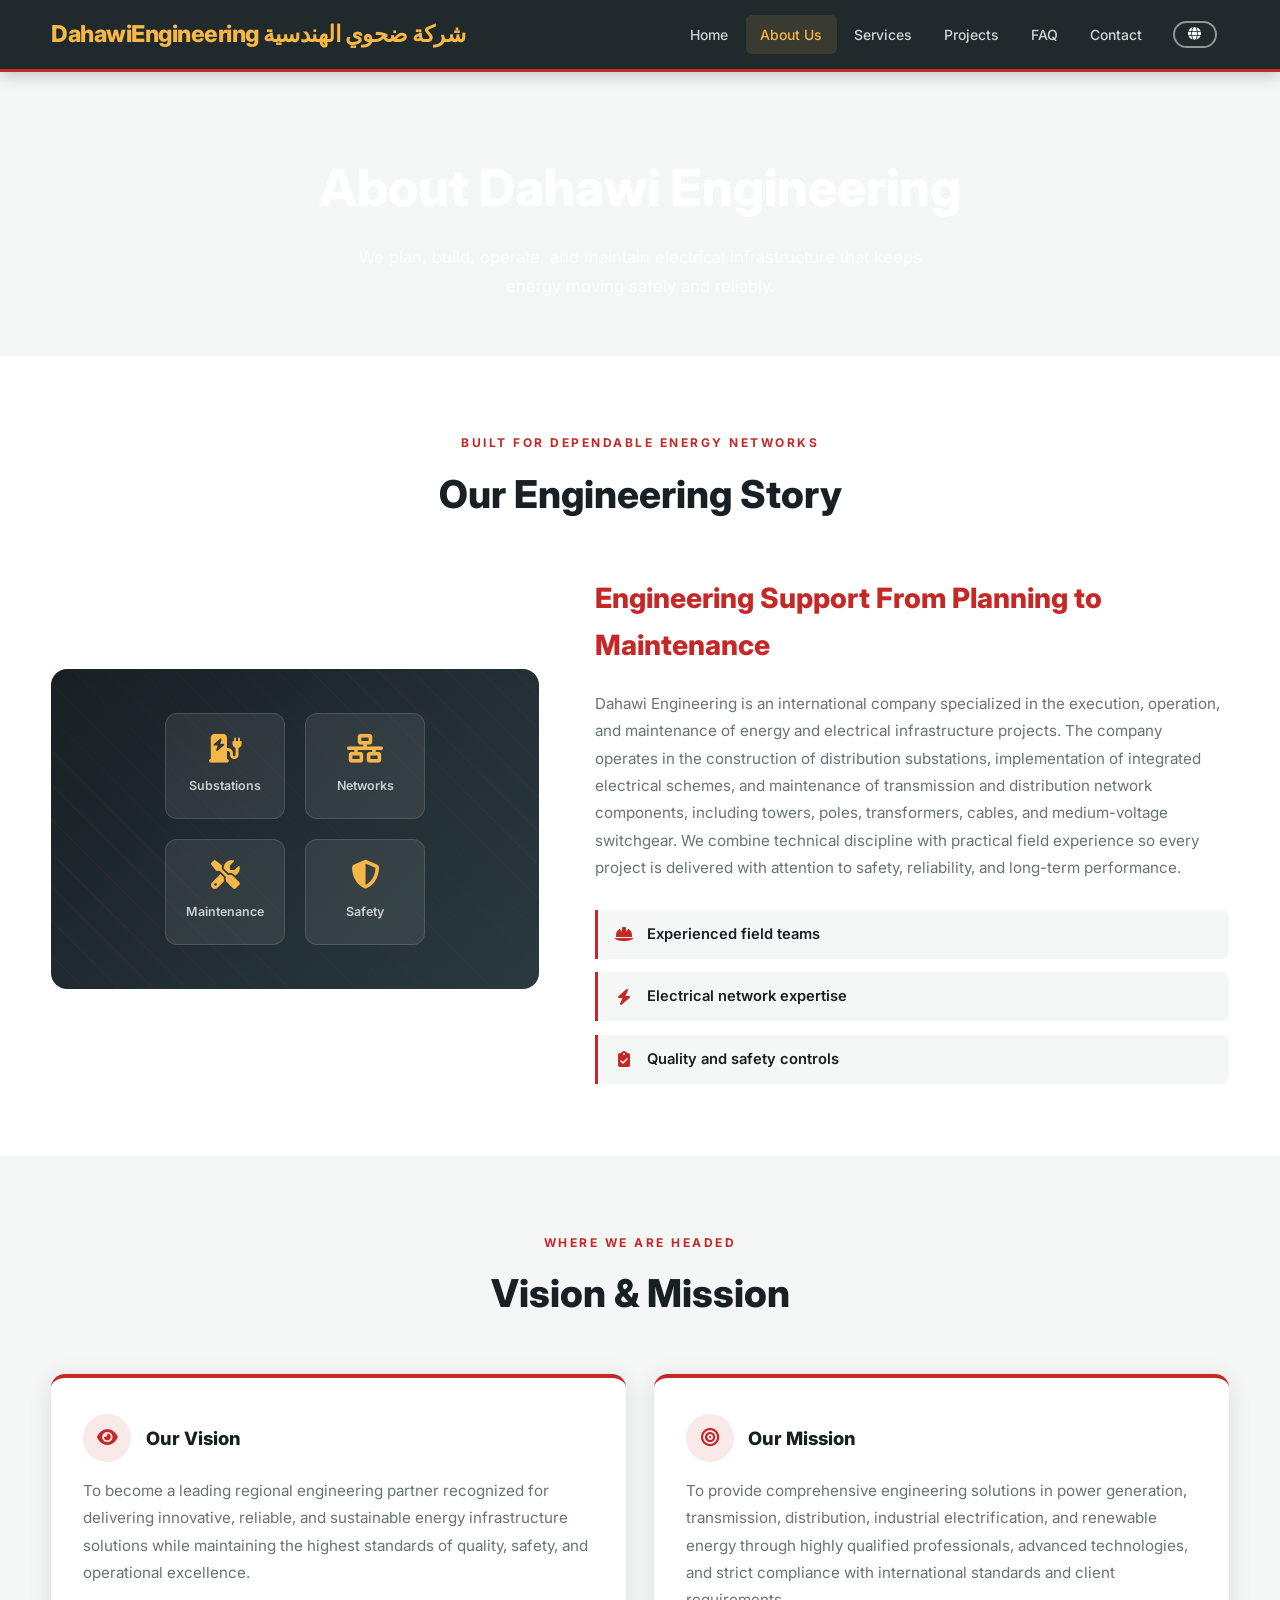
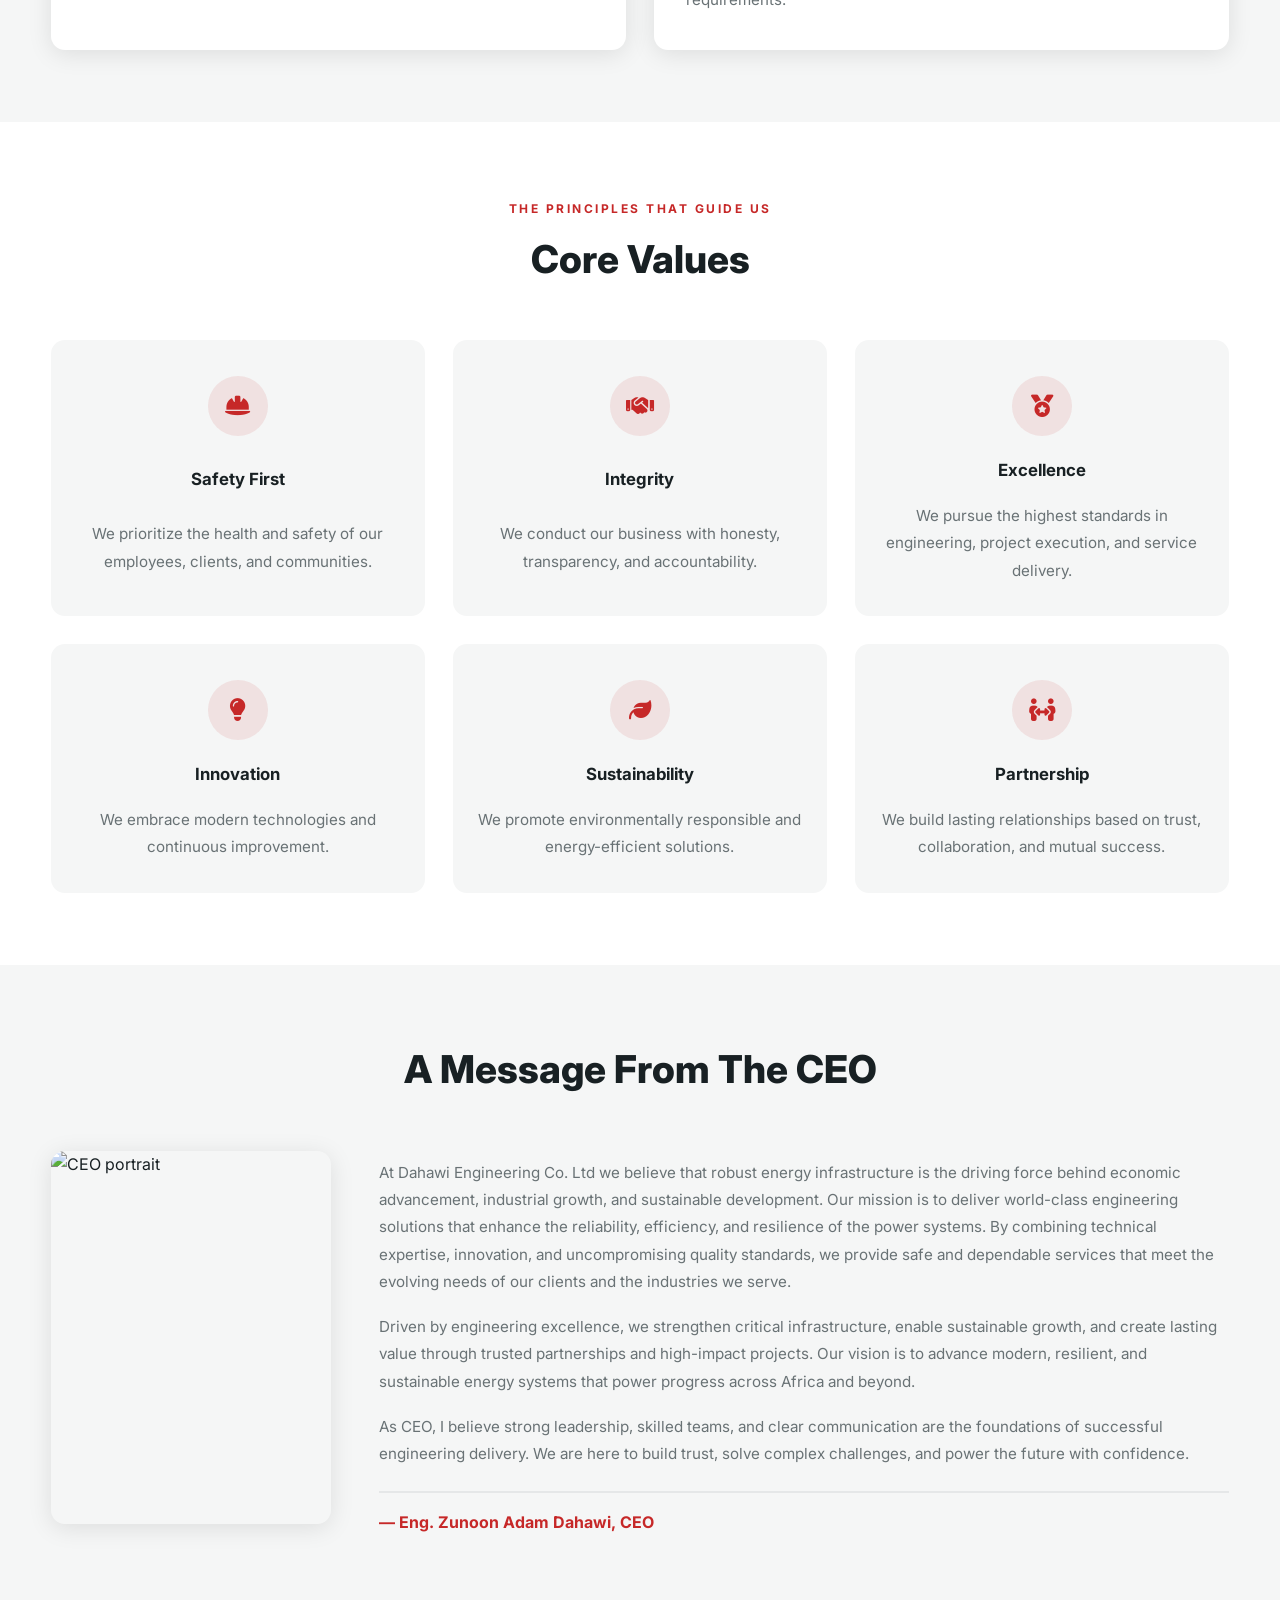
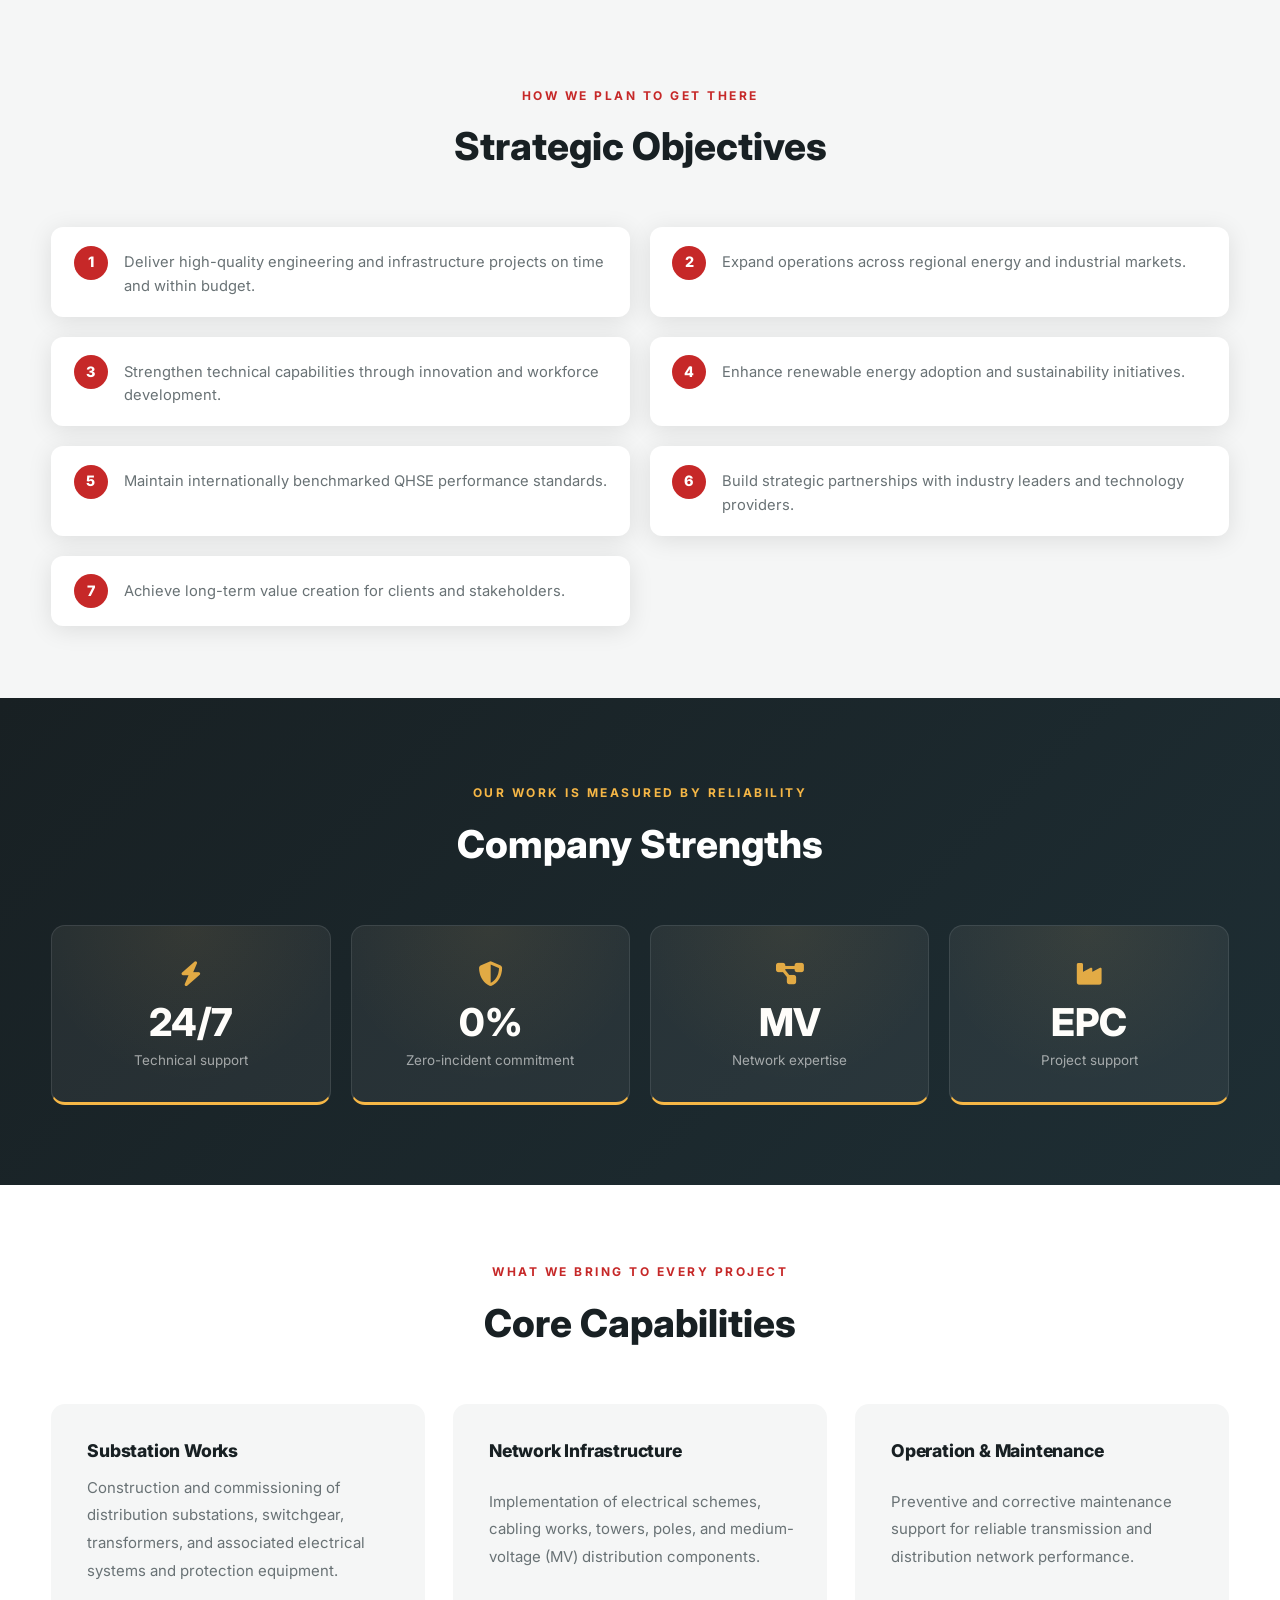
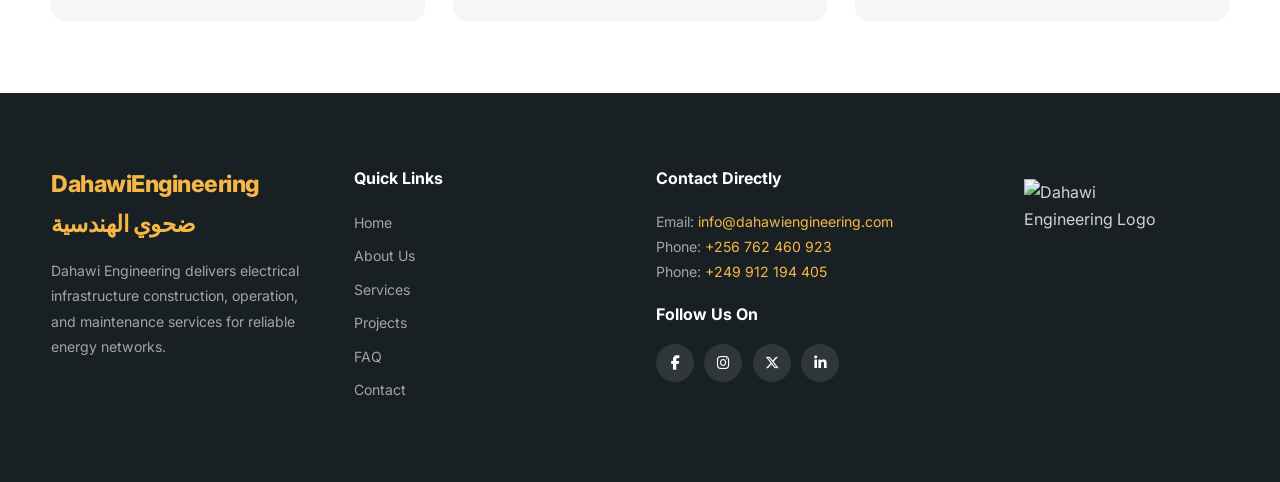
==== commit 138880f9: "Add files via upload" ====
--- a/about.html
+++ b/about.html
@@ -1,321 +1,1271 @@
 <!DOCTYPE html>
-<html lang = "en">
-    <head>
-        <meta charset="utf-8">
-        <meta http-equiv="X-UA-Compatible" content="IE=edge">
-        <title>About | Dahawi Engineering</title>
-        <meta name="description" content="Learn about Dahawi Engineering, an electrical infrastructure company focused on substation construction, network operation, and maintenance.">
-        <meta name="viewport" content="width=device-width, initial-scale=1">
-        <!-- font awesome cdn -->
-        <link rel="stylesheet" href="https://cdnjs.cloudflare.com/ajax/libs/font-awesome/6.5.1/css/all.min.css" crossorigin="anonymous" referrerpolicy="no-referrer" />
-        <!-- fonts -->
-        <link rel = "stylesheet" href = "font/fonts.css">
-        <!-- normalize css -->
-        <link rel = "stylesheet" href = "css/normalize.css">
-        <!-- custom css -->
-        <link rel = "stylesheet" href = "css/utility.css">
-        <link rel = "stylesheet" href = "css/style.css">
-        <link rel = "stylesheet" href = "css/responsive.css">
-    </head>
-    <body>
-
-        <!-- navbar  -->
-        <nav class = "navbar">
-            <div class = "container flex">
-                        <a href = "" class = "site-brand">Dahawi<span>Engineering</span></a>
-                
-                <button type="button" id="navbar-show-btn" class="flex" aria-label="Open navigation menu">
-                    <i class="fas fa-bars"></i>
-                </button>
-                <div id="navbar-collapse">
-                    <button type="button" id="navbar-close-btn" class="flex" aria-label="Close navigation menu">
-                        <i class="fas fa-times"></i>
-                    </button>
-                    <ul class="navbar-nav">
-                        <li class="nav-item"><a href="index.html" class="nav-link">Home</a></li>
-                        <li class="nav-item"><a href="about.html" class="nav-link active">About Us</a></li>
-                        <li class="nav-item"><a href="gallery.html" class="nav-link">Services</a></li>
-                        <li class="nav-item"><a href="blog.html" class="nav-link">Portfolio</a></li>
-                        <li class="nav-item"><a href="news.html" class="nav-link">News & Activites</a></li>
-                        <li class="nav-item"><a href="faq.html" class="nav-link">FAQ</a></li>
-                        <li class="nav-item"><a href="contact.html" class="nav-link">Contact</a></li>
-                    </ul>
-                </div>
-            </div>
-        </nav>
-
-        <!-- header -->
-        <header class = "flex header-sm about-header">
-            <div class = "container">
-                <div class = "header-title">
-                    <h1>About Dahawi Engineering</h1>
-                    <p>We plan, build, operate, and maintain electrical infrastructure that keeps energy moving safely and reliably.</p>
-                </div>
-            </div>
-        </header>
-        <!-- header -->
-
-        <!-- about section -->
-        <section id = "about" class = "py-4 about-page">
-            <div class = "container">
-                <div class = "title-wrap">
-                    <span class = "sm-title">built for</span>
-                    <h2 class = "lg-title">our engineering Story</h2>
-                </div>
-
-                <div class = "about-row">
-                    <div class = "about-left my-2">
-                        <div class = "about-visual">
-                            <img src = "images/about-network-visual.svg" alt = "Electrical substation and transmission network illustration">
-                            <div class = "about-badge">
-                                <strong>Power</strong>
-                                <span>Infrastructure Specialists</span>
-                            </div>
-                        </div>
-                    </div>
-
-                    <div class = "about-right">
-                        <h2>Engineering Support From Planning to Maintenance</h2>
-                        <p class = "text">Dahawi Engineering Company is an international company specialized in the execution, operation, and maintenance of energy and electrical infrastructure projects. The company operates in the construction of distribution substations, implementation of integrated electrical schemes, and maintenance of transmission and distribution network components, including towers, poles, transformers, cables, and medium-voltage switchgear. We combine technical discipline with practical field experience so every project is delivered with attention to safety, reliability, and long-term performance.</p>
-
-                        <div class = "about-points">
-                            <div>
-                                <i class = "fas fa-hard-hat"></i>
-                                <span>Experienced field teams</span>
-                            </div>
-                            <div>
-                                <i class = "fas fa-bolt"></i>
-                                <span>Electrical network expertise</span>
-                            </div>
-                            <div>
-                                <i class = "fas fa-clipboard-check"></i>
-                                <span>Quality and safety controls</span>
-                            </div>
-                        </div>
-                    </div>
-                </div>
-            </div>
-        </section>
-        <!-- end of about section -->
-
-        <!-- CEO message section -->
-        <section id = "ceo-message" class = "py-4">
-            <div class = "container">
-                <div class = "title-wrap">
-                    <span class = "sm-title">a message from leadership</span>
-                    <h2 class = "lg-title">a message from the CEO</h2>
-                </div>
-
-                <div class = "ceo-row">
-                    <div class = "ceo-image my-2">
-                        <img src = "images/CEO.jpg" alt = "CEO portrait">
-                    </div>
-                    <div class = "ceo-copy">
-                        <!-- <h3>Our commitment to excellence</h3> -->
-                        <p class = "text">At Dahawi Engineering Co. Ltd we believe that robust energy infrastructure is the driving force behind economic advancement, industrial growth, and sustainable development. Our mission is to deliver world-class engineering solutions that enhance the reliability, efficiency, and resilience of the power systems. By combining technical expertise, innovation, and uncompromising quality standards, we provide safe and dependable services that meet the evolving needs of our clients and the industries we serve.</p>
-                        <p class = "text">Driven by engineering excellence, we strengthen critical infrastructure, enable sustainable growth, and create lasting value through trusted partnerships and high-impact projects. Our vision is to advance modern, resilient, and sustainable energy systems that power progress across Africa and beyond.</p>
-                        <p class = "text">As CEO, I believe strong leadership, skilled teams, and clear communication are the foundations of successful engineering delivery. We are here to build trust, solve complex challenges, and power the future with confidence.</p>
-                        <p class = "ceo-signature">— Eng. Zunoon Adam Dahawi, CEO</p>
-                    </div>
-                </div>
-            </div>
-        </section>
-        <!-- end of CEO message section -->
-
-        <!-- capabilities section -->
-        <section id = "capabilities" class = "py-4">
-            <div class = "container">
-                <div class = "title-wrap">
-                    <span class = "sm-title">what we bring to every project</span>
-                    <h2 class = "lg-title">core capabilities</h2>
-                </div>
-
-                <div class = "capability-row">
-                    <div class = "capability-item">
-                        <span class = "capability-icon flex">
-                            <i class = "fas fa-charging-station"></i>
-                        </span>
-                        <h3>Substation Works</h3>
-                        <p class = "text">Construction and support for distribution substations, switchgear, transformers, and connected electrical systems.</p>
-                    </div>
-
-                    <div class = "capability-item">
-                        <span class = "capability-icon flex">
-                            <i class = "fas fa-network-wired"></i>
-                        </span>
-                        <h3>Network Infrastructure</h3>
-                        <p class = "text">Implementation of electrical schemes, cabling works, towers, poles, and medium-voltage distribution components.</p>
-                    </div>
-
-                    <div class = "capability-item">
-                        <span class = "capability-icon flex">
-                            <i class = "fas fa-tools"></i>
-                        </span>
-                        <h3>Operation & Maintenance</h3>
-                        <p class = "text">Preventive and corrective maintenance support for reliable transmission and distribution network performance.</p>
-                    </div>
-                </div>
-            </div>
-        </section>
-        <!-- end of capabilities section -->
-
-        <!-- facts section -->
-        <section id = "facts" class = "py-4 flex about-facts">
-            <div class = "container">
-                <div class = "title-wrap">
-                    <span class = "sm-title">our work is measured by reliability</span>
-                    <h2 class = "lg-title">company strengths</h2>
-                </div>
-
-                <div class = "facts-row">
-                    <div class = "facts-item">
-                        <span class = "fas fa-bolt facts-icon"></span>
-                        <div class = "facts-info">
-                            <strong>24/7</strong>
-                            <p class = "text">technical readiness</p>
-                        </div>
-                    </div>
-
-                    <div class = "facts-item">
-                        <span class = "fas fa-shield-alt facts-icon"></span>
-                        <div class = "facts-info">
-                            <strong>100%</strong>
-                            <p class = "text">safety focused</p>
-                        </div>
-                    </div>
-
-                    <div class = "facts-item">
-                        <span class = "fas fa-project-diagram facts-icon"></span>
-                        <div class = "facts-info">
-                            <strong>MV</strong>
-                            <p class = "text">network expertise</p>
-                        </div>
-                    </div>
-
-                    <div class = "facts-item">
-                        <span class = "fas fa-industry facts-icon"></span>
-                        <div class = "facts-info">
-                            <strong>EPC</strong>
-                            <p class = "text">project support</p>
-                        </div>
-                    </div>
-                </div>
-            </div>
-        </section>
-        <!-- end of facts section -->
-
-        <!-- board of directors / testimonials section -->
-        <section id="board" class="py-4">
-            <div class="container">
-                <div class="title-wrap">
-                    <span class="sm-title">leadership & trusted voices</span>
-                    <h2 class="lg-title">Board of Directors</h2>
-                </div>
-
-                <div class="board-row">
-                    <article class="board-card">
-                        <div class="board-image">
-                            <img src="images/CEO.jpg" alt="Board member">
-                        </div>
-                        <div class="board-content">
-                            <h3>Eng. Zunoon Adam Dahawi</h3>
-                            <p class="board-title">Chairman & CEO</p>
-                            <p class="text">Visionary and results-driven Chief Executive Officer with a proven track record of scaling operations, leading high-performance teams, and executing strategic growth plans.</p>
-                        </div>
-                    </article>
-
-                    <article class="board-card">
-                        <div class="board-image">
-                            <img src="images/projectmanager.jpg" alt="Board member">
-                        </div>
-                        <div class="board-content">
-                            <h3> Abubakar Issa</h3>
-                            <p class="board-title">Project Manager</p>
-                            <p class="text">Goal-oriented and highly organized project manager with a proven track record of delivering cross-functional initiatives on time and within budget.</p>
-                        </div>
-                    </article>
-
-                    <article class="board-card">
-                        <div class="board-image">
-                            <img src="images/Eng.Alhussein.jpg" alt="Board member">
-                        </div>
-                        <div class="board-content">
-                            <h3>Alhussein Muhammed</h3>
-                            <p class="board-title">Logistics Manager</p>
-                            <p class="text">Oversees daily accounting functions, produces accurate financial statements, and ensures regulatory compliance.</p>
-                        </div>
-                    </article>
-                </div>
-            </div>
-        </section>
-        <!-- end of board/testimonials section -->
-
-        <!-- footer -->
-        <footer class = "py-4">
-            <div class = "container footer-row">
-                <div class = "footer-item">
-                    <a href = "" class = "site-brand">Dahawi<span>Engineering</span></a>
-                        
-                    <p class = "text">Dahawi Engineering delivers electrical infrastructure construction, operation, and maintenance services for reliable energy networks.</p>
-                </div>
-
-                <div class = "footer-item quick-links">
-                    <h2>Quick Links</h2>
-                    <ul class="quick-links-list">
-                        <li><a href="index.html">Home</a></li>
-                        <li><a href="about.html">About Us</a></li>
-                        <li><a href="gallery.html">Services</a></li>
-                        <li><a href="blog.html">Portfolio</a></li>
-                        <li><a href="news.html">News & Activites</a></li>
-                        <li><a href="faq.html">FAQ</a></li>
-                        <li><a href="contact.html">Contact</a></li>
-                    </ul>
-                </div>
-
-                <div class = "footer-item follow-us">
-                    <h2>Follow us on: </h2>
-                    <ul class = "social-links">
-                        <li>
-                            <a href = "#" aria-label = "Facebook">
-                                <i class = "fab fa-facebook-f"></i>
-                            </a>
-                        </li>
-                        <li>
-                            <a href = "#" aria-label = "Instagram">
-                                <i class = "fab fa-instagram"></i>
-                            </a>
-                        </li>
-                        <li>
-                            <a href = "#" aria-label = "Twitter">
-                                <i class = "fab fa-x-twitter"></i>
-                            </a>
-                        </li>
-                        <li>
-                            <a href = "#" aria-label = "LinkedIn">
-                                <i class = "fab fa-linkedin-in"></i>
-                            </a>
-                        </li>
-                    </ul>
-                </div>
-
-                <div class = "subscribe-form footer-item contact">
-                    <h2>Contact Directly</h2>
-                    <p class = "text">Email: <a href = "mailto:info@dahawiengineering.com">info@dahawiengineering.com</a></p>
-                    <p class = "text">Phone: <a href = "tel:+256762460923">+256 762 460 923</a></p>
-                    <p class = "text">Phone: <a href = "tel:+249912194405">+249 912 194 405</a></p>
-                </div>
-            </div>
-        </footer>
-        <!-- end of footer -->
-
-        <section class="footer-bottom">
-            <div class="container">
-                <p>&copy; 2026 Dahawi Engineering. All rights reserved.</p>
-                <p>Your partner in electrical infrastructure excellence</p>
-            </div>
-        </section>
-
-        <!-- js -->
-        <script src = "js/script.js"></script>
-    </body>
-</html>+<html id="html-root" dir="ltr" lang="en">
+<head>
+ <!-- Website Favicon -->
+<link rel="icon" type="image/png" sizes="32x32" href="logo.png">
+<link rel="icon" type="image/png" sizes="16x16" href="logo.png">
+<link rel="apple-touch-icon" sizes="180x180" href="logo.png">
+<meta content="text/html; charset=utf-8" http-equiv="Content-Type"/>
+<meta content="IE=edge" http-equiv="X-UA-Compatible"/>
+<title data-en="About | Dahawi Engineering" data-ar="من نحن | ضحوي الهندسيّة">About | Dahawi Engineering</title>
+<meta name="description" content="Learn about Dahawi Engineering, an electrical infrastructure company focused on substation construction, network operation, and maintenance."/>
+<meta name="viewport" content="width=device-width, initial-scale=1"/>
+<link rel="stylesheet" href="https://cdnjs.cloudflare.com/ajax/libs/font-awesome/6.5.0/css/all.min.css" crossorigin="anonymous"/>
+<link rel="preconnect" href="https://fonts.googleapis.com"/>
+<link rel="preconnect" href="https://fonts.gstatic.com" crossorigin/>
+<link href="https://fonts.googleapis.com/css2?family=Cairo:wght@400;500;600;700;800&family=Inter:wght@400;500;600;700;800&display=swap" rel="stylesheet"/>
+<style>
+/* ============================================================
+   RESET & BASE
+============================================================ */
+*, *::before, *::after { box-sizing: border-box; margin: 0; padding: 0; }
+
+:root {
+  --primary:    #c62828;
+  --accent:     #f6b746;
+  --dark:       #182023;
+  --bg:         #f5f6f6;
+  --navy-mid:   #202a2d;
+  --white:      #ffffff;
+  --text:       #182023;
+  --text-light: #697275;
+  --border:     #e5e7e8;
+  --shadow:     0 4px 24px rgba(0,0,0,.10);
+  --nav-h:      72px;
+  --font-en:    'Inter', sans-serif;
+  --font-ar:    'Cairo', sans-serif;
+}
+
+html { scroll-behavior: smooth; }
+body { font-family: var(--font-en); font-size: 16px; color: var(--text); background: var(--bg); line-height: 1.7; }
+html[lang="ar"] body { font-family: var(--font-ar); direction: rtl; text-align: right; }
+html[lang="ar"] * { letter-spacing: 0 !important; }
+a { text-decoration: none; color: inherit; }
+ul { list-style: none; }
+img { max-width: 100%; display: block; }
+.container { width: min(1200px, 92%); margin-inline: auto; }
+.flex { display: flex; align-items: center; }
+.py-4 { padding-block: 4.5rem; }
+.py-5 { padding-block: 5rem; }
+.text { font-size: .95rem; color: var(--text-light); line-height: 1.8; }
+
+/* ============================================================
+   LANG BUTTON
+============================================================ */
+#lang-toggle {
+  display: flex; align-items: center; gap: .45rem;
+  background: transparent;
+  border: 2px solid rgba(255,255,255,.5);
+  color: #fff; padding: .35rem .85rem;
+  border-radius: 50px; font-size: .8rem;
+  font-weight: 600; cursor: pointer;
+  transition: background .2s, border-color .2s;
+  white-space: nowrap; margin-inline-start: auto; margin-inline-end: .75rem;
+}
+#lang-toggle:hover { background: rgba(255,255,255,.15); border-color: #fff; }
+
+/* ============================================================
+   NAVBAR
+============================================================ */
+.navbar {
+  position: fixed; top: 0; left: 0; right: 0; z-index: 1000;
+  background: var(--navy-mid);
+  height: var(--nav-h);
+  border-bottom: 3px solid var(--primary);
+  box-shadow: 0 2px 16px rgba(0,0,0,.25);
+}
+.navbar .container { height: 100%; justify-content: space-between; gap: 1rem; }
+
+.site-brand { font-size: 1.45rem; font-weight: 800; color: #fff; letter-spacing: -.5px; }
+.site-brand span { color: var(--accent); }
+
+#navbar-collapse { display: flex; align-items: center; gap: 1rem; margin-inline-start: auto; }
+.navbar-nav { display: flex; align-items: center; gap: .2rem; }
+
+.nav-link {
+  display: block; padding: .45rem .9rem;
+  color: rgba(255,255,255,.8); font-size: .875rem; font-weight: 500;
+  border-radius: 6px; transition: background .18s, color .18s;
+}
+.nav-link:hover { background: rgba(246,183,70,.14); color: var(--accent); }
+.nav-link.active { color: var(--accent); background: rgba(246,183,70,.12); }
+
+#navbar-show-btn, #navbar-close-btn {
+  display: none; background: none; border: none;
+  color: #fff; font-size: 1.3rem; cursor: pointer; padding: .4rem;
+}
+
+/* ============================================================
+   PAGE HEADER
+============================================================ */
+.page-header {
+  margin-top: var(--nav-h);
+  padding: 4.5rem 0 3.5rem;
+  text-align: center;
+}
+.page-header h1 {
+  font-size: clamp(2rem, 5vw, 3.2rem);
+  font-weight: 800; color: #fff; margin-bottom: .75rem;
+}
+.page-header p {
+  color: rgba(255,255,255,.75); font-size: 1.05rem;
+  max-width: 620px; margin-inline: auto;
+}
+
+/* ============================================================
+   SECTION TITLES
+============================================================ */
+.title-wrap { text-align: center; margin-bottom: 3rem; }
+.sm-title {
+  display: inline-block;
+  font-size: .75rem; font-weight: 700; letter-spacing: 2.5px;
+  text-transform: uppercase; color: var(--primary);
+  margin-bottom: .5rem;
+}
+html[lang="ar"] .sm-title { letter-spacing: 0; }
+.lg-title {
+  font-size: clamp(1.6rem, 3.5vw, 2.4rem);
+  font-weight: 800; color: var(--dark); text-transform: capitalize;
+}
+
+/* ============================================================
+   ABOUT STORY SECTION
+============================================================ */
+.about-section { background: var(--white); }
+
+.about-row {
+  display: grid;
+  grid-template-columns: 1fr 1.3fr;
+  gap: 3.5rem;
+  align-items: center;
+}
+
+.about-visual {
+  position: relative;
+  background: linear-gradient(135deg, var(--dark) 0%, #2a3a40 100%);
+  border-radius: 16px;
+  padding: 2.5rem;
+  min-height: 320px;
+  display: flex; align-items: center; justify-content: center;
+  overflow: hidden;
+}
+.about-visual::before {
+  content: '';
+  position: absolute; inset: 0;
+  background: repeating-linear-gradient(
+    45deg,
+    rgba(198,40,40,.07) 0px, rgba(198,40,40,.07) 1px,
+    transparent 1px, transparent 24px
+  );
+}
+.visual-icon-grid {
+  display: grid; grid-template-columns: 1fr 1fr;
+  gap: 1.25rem; position: relative; z-index: 1;
+}
+.visual-icon-card {
+  background: rgba(255,255,255,.08);
+  border: 1px solid rgba(255,255,255,.12);
+  border-radius: 12px;
+  padding: 1.25rem;
+  text-align: center;
+  color: #fff;
+}
+.visual-icon-card i {
+  font-size: 1.8rem; color: var(--accent); margin-bottom: .5rem; display: block;
+}
+.visual-icon-card span { font-size: .78rem; font-weight: 600; color: rgba(255,255,255,.75); }
+.about-badge {
+  position: absolute; bottom: 1.25rem; right: 1.25rem;
+  background: var(--primary);
+  color: #fff; padding: .5rem 1rem;
+  border-radius: 8px; font-size: .8rem; font-weight: 700;
+  display: flex; flex-direction: column; gap: .1rem; text-align: center;
+}
+html[lang="ar"] .about-badge { right: auto; left: 1.25rem; }
+.about-badge strong { font-size: 1rem; color: var(--accent); }
+
+.about-right h2 {
+  font-size: clamp(1.3rem, 2.5vw, 1.75rem);
+  font-weight: 800; color: var(--primary); margin-bottom: 1.25rem;
+}
+.about-right .text { margin-bottom: 1.75rem; }
+
+.about-points {
+  display: flex; flex-direction: column; gap: .85rem;
+}
+.about-points > div {
+  display: flex; align-items: center; gap: .85rem;
+  background: var(--bg);
+  border-left: 3px solid var(--primary);
+  padding: .75rem 1rem;
+  border-radius: 0 8px 8px 0;
+  font-weight: 600; font-size: .92rem;
+}
+html[lang="ar"] .about-points > div {
+  border-left: none; border-right: 3px solid var(--primary);
+  border-radius: 8px 0 0 8px;
+}
+.about-points > div i { color: var(--primary); font-size: 1rem; width: 20px; text-align: center; }
+
+/* ============================================================
+   CEO SECTION
+============================================================ */
+.ceo-section { background: var(--bg); }
+
+.ceo-row {
+  display: grid;
+  grid-template-columns: 280px 1fr;
+  gap: 3rem;
+  align-items: start;
+}
+.ceo-image { position: relative; }
+.ceo-image img {
+  width: 100%; aspect-ratio: 3/4;
+  object-fit: cover; object-position: top;
+  border-radius: 14px;
+  box-shadow: var(--shadow);
+}
+.ceo-image::after {
+  content: '';
+  position: absolute;
+  bottom: -8px; right: -8px;
+  width: 60px; height: 60px;
+  background: var(--primary);
+  border-radius: 8px;
+  z-index: -1;
+}
+html[lang="ar"] .ceo-image::after { right: auto; left: -8px; }
+
+.ceo-copy { padding-top: .5rem; }
+.ceo-copy .text { margin-bottom: 1.1rem; }
+.ceo-signature {
+  font-weight: 700; color: var(--primary);
+  font-size: 1rem; margin-top: 1.5rem;
+  padding-top: 1rem;
+  border-top: 2px solid var(--border);
+}
+
+/* ============================================================
+   CAPABILITIES SECTION
+============================================================ */
+.capabilities-section { background: var(--white); }
+
+.capability-row {
+  display: grid;
+  grid-template-columns: repeat(3, 1fr);
+  gap: 1.75rem;
+}
+.capability-item {
+  background: var(--bg);
+  border-radius: 14px;
+  padding: 2rem 1.5rem;
+  text-align: center;
+  transition: transform .3s, box-shadow .3s;
+  border-top: 4px solid transparent;
+}
+.capability-item:hover {
+  transform: translateY(-6px);
+  box-shadow: var(--shadow);
+  border-top-color: var(--primary);
+}
+.capability-icon {
+  width: 60px; height: 60px;
+  background: rgba(198,40,40,.1);
+  border-radius: 50%;
+  display: flex; align-items: center; justify-content: center;
+  margin: 0 auto 1.25rem;
+}
+.capability-icon i { color: var(--primary); font-size: 1.4rem; }
+.capability-item h3 {
+  font-size: 1.05rem; font-weight: 700;
+  color: var(--text); margin-bottom: .65rem;
+}
+
+/* ══════════════════════════════════════════════════════════════
+   OVERRIDE: dahawi-unified.css forces flex-direction:row on ALL
+   .capability-item in AR mode (line ~2065). We must beat it here
+   for the two sections that need vertical stacking.
+   Using grid (not flex) so flex-direction has zero effect.
+══════════════════════════════════════════════════════════════ */
+
+/* ── Capabilities Section: no icon — title then text ── */
+.capabilities-section .capability-icon,
+.capabilities-section .capability-icon * { display: none !important; }
+
+/* grid beats any flex rule from the unified CSS */
+.capabilities-section .capability-item,
+html[lang="ar"] .capabilities-section .capability-item {
+  display: grid !important;
+  flex-direction: unset !important;
+  grid-template-columns: 1fr !important;
+  grid-template-rows: auto auto !important;
+  justify-items: center !important;
+  text-align: center !important;
+  align-items: unset !important;
+  gap: 0 !important;
+}
+
+.capabilities-section .capability-item h3,
+html[lang="ar"] .capabilities-section .capability-item h3 {
+  grid-column: 1 !important;
+  grid-row: 1 !important;
+  display: block !important;
+  width: 100% !important;
+  text-align: center !important;
+  margin: 0 0 .65rem !important;
+}
+
+.capabilities-section .capability-item .text,
+html[lang="ar"] .capabilities-section .capability-item .text {
+  grid-column: 1 !important;
+  grid-row: 2 !important;
+  display: block !important;
+  width: 100% !important;
+  text-align: center !important;
+  flex: unset !important;
+  min-width: unset !important;
+}
+
+/* ── Core Values Section: icon → title → text ── */
+.values-section .capability-item,
+html[lang="ar"] .values-section .capability-item {
+  display: grid !important;
+  flex-direction: unset !important;
+  grid-template-columns: 1fr !important;
+  grid-template-rows: auto auto auto !important;
+  justify-items: center !important;
+  text-align: center !important;
+  align-items: unset !important;
+  gap: 0 !important;
+}
+
+.values-section .capability-item .capability-icon,
+html[lang="ar"] .values-section .capability-item .capability-icon {
+  grid-column: 1 !important;
+  grid-row: 1 !important;
+  display: flex !important;
+  align-items: center !important;
+  justify-content: center !important;
+  width: 60px !important;
+  height: 60px !important;
+  margin: 0 0 1.25rem 0 !important;
+  flex-shrink: unset !important;
+  background: rgba(198,40,40,.1) !important;
+  border-radius: 50% !important;
+}
+
+.values-section .capability-item .capability-icon i,
+html[lang="ar"] .values-section .capability-item .capability-icon i {
+  display: inline-block !important;
+  color: var(--primary) !important;
+  font-size: 1.4rem !important;
+}
+
+.values-section .capability-item h3,
+html[lang="ar"] .values-section .capability-item h3 {
+  grid-column: 1 !important;
+  grid-row: 2 !important;
+  display: block !important;
+  width: 100% !important;
+  text-align: center !important;
+  margin: 0 0 .65rem !important;
+}
+
+.values-section .capability-item .text,
+html[lang="ar"] .values-section .capability-item .text {
+  grid-column: 1 !important;
+  grid-row: 3 !important;
+  display: block !important;
+  width: 100% !important;
+  text-align: center !important;
+  flex: unset !important;
+  min-width: unset !important;
+}
+
+/* Undo the unified-CSS "content block grows" rule for these two sections */
+.capabilities-section .capability-item > div:not(.capability-icon),
+.values-section .capability-item > div:not(.capability-icon),
+html[lang="ar"] .capabilities-section .capability-item > div:not(.capability-icon),
+html[lang="ar"] .values-section .capability-item > div:not(.capability-icon) {
+  flex: unset !important;
+  min-width: unset !important;
+  text-align: center !important;
+}
+
+/* ============================================================
+   CORE VALUES — ICON HOVER & CARD REVEAL EFFECTS
+============================================================ */
+
+/* Card lift + glow on hover */
+.values-section .capability-item {
+  cursor: default;
+  transition: transform .35s cubic-bezier(.25,.8,.25,1),
+              box-shadow .35s cubic-bezier(.25,.8,.25,1),
+              border-top-color .35s ease !important;
+  will-change: transform, box-shadow;
+}
+.values-section .capability-item:hover {
+  transform: translateY(-10px) scale(1.02) !important;
+  box-shadow: 0 20px 48px rgba(198,40,40,.18), 0 6px 16px rgba(0,0,0,.1) !important;
+  border-top-color: var(--primary) !important;
+}
+
+/* Icon circle — spin + scale + color shift on hover */
+.values-section .capability-item .capability-icon {
+  transition: transform .4s cubic-bezier(.34,1.56,.64,1),
+              background .35s ease,
+              box-shadow .35s ease !important;
+}
+.values-section .capability-item:hover .capability-icon {
+  transform: rotate(8deg) scale(1.18) !important;
+  background: var(--primary) !important;
+  box-shadow: 0 0 0 6px rgba(198,40,40,.15) !important;
+}
+
+/* Icon glyph — flip color to white on hover */
+.values-section .capability-item:hover .capability-icon i {
+  color: #fff !important;
+  transition: color .25s ease;
+}
+
+/* Icon glyph — default transition */
+.values-section .capability-item .capability-icon i {
+  transition: color .25s ease !important;
+}
+
+/* Title underline reveal on hover */
+.values-section .capability-item h3 {
+  position: relative;
+  padding-bottom: .45rem;
+}
+.values-section .capability-item h3::after {
+  content: '';
+  position: absolute;
+  bottom: 0; left: 50%; transform: translateX(-50%);
+  width: 0; height: 2px;
+  background: var(--primary);
+  border-radius: 2px;
+  transition: width .35s ease;
+}
+.values-section .capability-item:hover h3::after {
+  width: 40px;
+}
+
+/* Card background shimmer on hover */
+.values-section .capability-item::after {
+  content: '';
+  position: absolute;
+  inset: 0;
+  background: radial-gradient(circle at 50% 0%, rgba(198,40,40,.06) 0%, transparent 65%);
+  border-radius: inherit;
+  opacity: 0;
+  transition: opacity .35s ease;
+  pointer-events: none;
+}
+.values-section .capability-item {
+  position: relative;
+  overflow: hidden;
+}
+.values-section .capability-item:hover::after {
+  opacity: 1;
+}
+
+/* ============================================================
+   CAPABILITIES SECTION — REFINED TYPOGRAPHY & TEXT ALIGNMENT
+============================================================ */
+
+/* Left-align text for better readability (English-style) */
+.capabilities-section .capability-item,
+html[lang="ar"] .capabilities-section .capability-item {
+  text-align: left !important;
+  justify-items: start !important;
+  padding: 2.25rem 2rem !important;
+  border-left: 4px solid transparent;
+  border-top: none !important;
+  border-radius: 14px !important;
+  transition: transform .3s ease, box-shadow .3s ease, border-left-color .3s ease !important;
+}
+html[lang="ar"] .capabilities-section .capability-item {
+  text-align: right !important;
+  justify-items: end !important;
+  border-left: none !important;
+  border-right: 4px solid transparent !important;
+}
+
+.capabilities-section .capability-item:hover {
+  transform: translateY(-6px) !important;
+  box-shadow: 0 18px 44px rgba(0,0,0,.12) !important;
+  border-left-color: var(--primary) !important;
+}
+html[lang="ar"] .capabilities-section .capability-item:hover {
+  border-left-color: transparent !important;
+  border-right-color: var(--primary) !important;
+}
+
+/* Number badge before each capability */
+.capabilities-section .capability-item h3 {
+  text-align: left !important;
+  font-size: 1.1rem !important;
+  font-weight: 800 !important;
+  color: var(--dark) !important;
+  margin-bottom: .75rem !important;
+  letter-spacing: -.2px;
+  line-height: 1.3 !important;
+}
+html[lang="ar"] .capabilities-section .capability-item h3 {
+  text-align: right !important;
+}
+
+/* Paragraph text — left-aligned, good line-height */
+.capabilities-section .capability-item .text {
+  text-align: left !important;
+  font-size: .935rem !important;
+  line-height: 1.85 !important;
+  color: var(--text-light) !important;
+}
+html[lang="ar"] .capabilities-section .capability-item .text {
+  text-align: right !important;
+  line-height: 2 !important;
+}
+
+/* Thin top accent line per card */
+.capabilities-section .capability-item::before {
+  content: '';
+  position: absolute;
+  top: 0; left: 2rem; right: 2rem;
+  height: 3px;
+  background: linear-gradient(90deg, var(--primary), transparent);
+  border-radius: 0 0 3px 3px;
+  opacity: 0;
+  transition: opacity .35s ease;
+}
+html[lang="ar"] .capabilities-section .capability-item::before {
+  background: linear-gradient(270deg, var(--primary), transparent);
+}
+.capabilities-section .capability-item:hover::before {
+  opacity: 1;
+}
+.capabilities-section .capability-item {
+  position: relative;
+  overflow: hidden;
+}
+
+/* ══════════════════════════════════════════════════════════════
+   OVERRIDE: facts-item — keep vertical stacking in BOTH languages
+   dahawi-unified.css forces flex:row on html[lang="ar"] .facts-item
+   which breaks the icon-above-number-above-text layout.
+   We restore the vertical (block/column) layout for this section.
+══════════════════════════════════════════════════════════════ */
+html[lang="ar"] .facts-section .facts-item {
+  display: block !important;
+  flex-direction: unset !important;
+  align-items: unset !important;
+  text-align: center !important;
+  gap: unset !important;
+}
+
+html[lang="ar"] .facts-section .facts-icon {
+  display: block !important;
+  margin: 0 auto 1rem auto !important;
+  flex-shrink: unset !important;
+  font-size: 1.55rem !important;
+}
+
+html[lang="ar"] .facts-section .facts-item strong {
+  display: block !important;
+  text-align: center !important;
+}
+
+html[lang="ar"] .facts-section .facts-item .text {
+  display: block !important;
+  text-align: center !important;
+  flex: unset !important;
+  min-width: unset !important;
+}
+
+/* ============================================================
+   FACTS / STATS SECTION
+============================================================ */
+.facts-section {
+  background: linear-gradient(135deg, var(--dark) 0%, #1e2e34 100%);
+  padding-block: 5rem;
+}
+.facts-section .sm-title { color: var(--accent); }
+.facts-section .lg-title { color: #fff; }
+
+.facts-row {
+  display: grid;
+  grid-template-columns: repeat(4, 1fr);
+  gap: 1.25rem;
+  margin-top: 2.75rem;
+}
+.facts-item {
+  background: rgba(255,255,255,.06);
+  border: 1px solid rgba(255,255,255,.10);
+  border-bottom: 3px solid var(--accent);
+  border-radius: 14px;
+  padding: 2.25rem 1.25rem 2rem;
+  text-align: center;
+  transition: background .25s, transform .25s, box-shadow .25s;
+  position: relative;
+  overflow: hidden;
+}
+.facts-item::before {
+  content: '';
+  position: absolute; inset: 0;
+  background: radial-gradient(circle at 50% 0%, rgba(246,183,70,.07) 0%, transparent 70%);
+  pointer-events: none;
+}
+.facts-item:hover {
+  background: rgba(255,255,255,.11);
+  transform: translateY(-5px);
+  box-shadow: 0 14px 36px rgba(0,0,0,.32);
+}
+.facts-icon {
+  font-size: 1.55rem; color: var(--accent);
+  display: block; margin-bottom: 1rem; opacity: .9;
+}
+.facts-item strong {
+  display: block; font-size: 2.4rem; font-weight: 800;
+  color: #fff; line-height: 1; margin-bottom: .55rem;
+  letter-spacing: -.5px;
+}
+.facts-247 { animation: pulse247 2.4s ease-in-out infinite; }
+@keyframes pulse247 {
+  0%, 100% { color: #fff; text-shadow: none; }
+  50%       { color: var(--accent); text-shadow: 0 0 20px rgba(246,183,70,.55); }
+}
+.facts-item .text { color: rgba(255,255,255,.58); font-size: .84rem; line-height: 1.5; }
+
+/* ============================================================
+   VISION & MISSION
+============================================================ */
+.vm-section { background: var(--bg); }
+.vm-row { display: grid; grid-template-columns: repeat(2, 1fr); gap: 1.75rem; }
+.vm-card {
+  background: var(--white); border-radius: 14px;
+  padding: 2.25rem 2rem; border-top: 4px solid var(--primary);
+  box-shadow: var(--shadow);
+}
+.vm-card-head { display: flex; align-items: center; gap: .9rem; margin-bottom: .9rem; }
+.vm-card-head .capability-icon { width: 48px; height: 48px; margin: 0; flex-shrink: 0; }
+.vm-card-head .capability-icon i { font-size: 1.15rem; }
+.vm-card h3 { font-size: 1.15rem; font-weight: 800; color: var(--dark); margin-bottom: 0; }
+
+/* ============================================================
+   CORE VALUES / WHY CHOOSE US
+============================================================ */
+.values-section { background: var(--white); }
+.why-section    { background: var(--white); }
+
+/* ============================================================
+   STRATEGIC OBJECTIVES
+============================================================ */
+.objectives-section { background: var(--bg); }
+.objectives-row { display: grid; grid-template-columns: repeat(2, 1fr); gap: 1.25rem; }
+.objective-item {
+  display: flex; gap: 1rem; align-items: flex-start;
+  background: var(--white); border-radius: 12px;
+  padding: 1.15rem 1.4rem; box-shadow: var(--shadow);
+}
+.objective-num {
+  flex: 0 0 auto; width: 34px; height: 34px; border-radius: 50%;
+  background: var(--primary); color: #fff;
+  display: flex; align-items: center; justify-content: center;
+  font-weight: 800; font-size: .9rem;
+}
+.objective-item p { font-size: .92rem; color: var(--text-light); line-height: 1.6; padding-top: .35rem; }
+
+/* ============================================================
+   COVERAGE & INDUSTRIES
+============================================================ */
+.coverage-section { background: linear-gradient(135deg, var(--dark) 0%, #1e2e34 100%); }
+.coverage-section .sm-title { color: var(--accent); }
+.coverage-section .lg-title { color: #fff; }
+.coverage-row { display: grid; grid-template-columns: 1fr 1fr; gap: 2.5rem; }
+.coverage-col h3 { color: #fff; font-size: 1.05rem; font-weight: 700; margin-bottom: 1rem; }
+.coverage-col p.text { color: rgba(255,255,255,.65); margin-bottom: 1.25rem; }
+.tag-list { display: flex; flex-wrap: wrap; gap: .6rem; }
+.tag-list span {
+  background: rgba(255,255,255,.08); border: 1px solid rgba(255,255,255,.18);
+  color: #fff; padding: .45rem 1rem; border-radius: 50px; font-size: .8rem;
+}
+
+/* ============================================================
+   FOOTER
+============================================================ */
+footer {
+  background: var(--dark);
+  color: rgba(255,255,255,.8);
+  padding-block: 4rem;
+}
+.footer-row {
+  display: grid;
+  grid-template-columns: repeat(4, 1fr);
+  gap: 2rem;
+  align-items: start;
+}
+.footer-logo-col {
+  display: flex;
+  align-items: flex-start;
+  justify-content: center;
+  align-self: flex-start;
+}
+.footer-logo-col img {
+  width: 100%;
+  max-width: 140px;
+  height: auto;
+  object-fit: contain;
+}
+
+.footer-item .site-brand { display: inline-block; margin-bottom: .85rem; }
+.footer-item h2 { font-size: 1rem; font-weight: 700; color: #fff; margin-bottom: 1rem; }
+.footer-item .text { font-size: .88rem; color: rgba(255,255,255,.6); }
+.footer-item .text a { color: var(--accent); }
+.footer-item .text a:hover { text-decoration: underline; }
+
+.quick-links-list li { margin-bottom: .4rem; }
+.quick-links-list a { font-size: .88rem; color: rgba(255,255,255,.6); transition: color .2s; }
+.quick-links-list a:hover { color: var(--accent); }
+
+.social-links { display: flex; gap: .65rem; flex-wrap: wrap; margin-top: .25rem; }
+.social-links a {
+  width: 38px; height: 38px; border-radius: 50%;
+  background: rgba(255,255,255,.1); color: #fff;
+  display: flex; align-items: center; justify-content: center;
+  font-size: .9rem; transition: background .2s;
+}
+.social-links a:hover { background: var(--primary); }
+
+/* ============================================================
+   FOOTER BOTTOM
+============================================================ */
+.footer-bottom { padding: 0.2rem 0 !important; min-height: 0 !important; }
+.footer-bottom .container {
+  display: flex; align-items: center;
+  justify-content: space-between; gap: 1rem; min-height: 0 !important;
+}
+.footer-bottom p { margin: 0 !important; padding: 0 !important; font-size: 0.68rem !important; line-height: 1.25 !important; }
+html[dir="rtl"] .footer-bottom .container { flex-direction: row-reverse; }
+
+/* ============================================================
+   REVEAL ANIMATIONS
+============================================================ */
+.reveal-up { opacity: 0; transform: translateY(28px); transition: opacity .6s ease, transform .6s ease; }
+.reveal-up.active { opacity: 1; transform: none; }
+
+/* ============================================================
+   RESPONSIVE — UNIFIED
+============================================================ */
+
+/* ─── Large tablet: 769–1024 px ─────────────────────────────── */
+@media (max-width: 1024px) {
+  .about-row      { grid-template-columns: 1fr; gap: 2.5rem; }
+  .ceo-row        { grid-template-columns: 220px 1fr; gap: 2rem; }
+  .capability-row { grid-template-columns: repeat(2, 1fr); gap: 1.5rem; } /* 3→2 cols */
+  .vm-row         { grid-template-columns: repeat(2, 1fr); }               /* was 1fr */
+  .objectives-row { grid-template-columns: repeat(2, 1fr); }               /* was 1fr */
+  .coverage-row   { grid-template-columns: 1fr; gap: 2rem; }
+  .board-row      { grid-template-columns: 1fr 1fr; }
+  .footer-row     { grid-template-columns: repeat(3, 1fr); }               /* orphan fix */
+  .footer-logo-col { display: none !important; }
+}
+
+/* ─── Mobile: ≤ 768 px ──────────────────────────────────────── */
+@media (max-width: 768px) {
+
+  /* Navbar overlay */
+  #navbar-show-btn { display: flex; }
+  #navbar-collapse {
+    position: fixed; inset: 0;
+    background: var(--dark);
+    flex-direction: column; justify-content: center;
+    transform: translateX(-100%); transition: transform .3s;
+    z-index: 1100;
+  }
+  html[lang="ar"] #navbar-collapse { transform: translateX(100%); }
+  #navbar-collapse.open { transform: translateX(0); }
+  .navbar-nav { flex-direction: column; gap: .5rem; }
+  .nav-link   { font-size: 1.1rem; padding: .75rem 2rem; }
+  #navbar-close-btn {
+    display: flex; position: absolute;
+    top: 1rem; right: 1.5rem;
+  }
+  html[lang="ar"] #navbar-close-btn { right: auto; left: 1.5rem; }
+
+  /* About visual: reduce when stacked */
+  .about-visual { min-height: 210px; padding: 1.5rem; }
+
+  /* CEO: stack */
+  .ceo-row   { grid-template-columns: 1fr; }
+  .ceo-image { max-width: 260px; margin-inline: auto; }
+
+  /* Capabilities & Values — 2 cols on mobile (NOT 1) */
+  .capability-row {
+    grid-template-columns: repeat(2, minmax(0, 1fr));
+    gap: 1rem;
+  }
+  .capability-item     { padding: 1.35rem 1rem; }
+  .capability-icon     { width: 50px; height: 50px; margin-bottom: .85rem; }
+  .capability-icon i   { font-size: 1.1rem; }
+  .capability-item h3  { font-size: .9rem; }
+  .capability-item .text { font-size: .8rem; line-height: 1.65; }
+
+  /* Facts */
+  .facts-row {
+    grid-template-columns: repeat(2, minmax(0, 1fr));
+    gap: .7rem; margin-top: 1.5rem;
+  }
+  .facts-item {
+    min-width: 0; padding: 1.1rem .65rem 1rem; border-radius: 10px;
+  }
+  .facts-icon        { font-size: 1rem; margin-bottom: .55rem; }
+  .facts-item strong { font-size: 1.45rem !important; letter-spacing: 0; margin-bottom: .4rem; }
+  .facts-item .text  { font-size: .68rem !important; line-height: 1.65 !important; }
+
+  /* VM + Objectives: single column on mobile */
+  .vm-row         { grid-template-columns: 1fr; }
+  .objectives-row { grid-template-columns: 1fr; }
+
+  /* Board */
+  .board-row { grid-template-columns: 1fr; max-width: 420px; margin-inline: auto; }
+
+  /* Footer */
+  .footer-row      { grid-template-columns: 1fr; gap: 2rem; }
+  .footer-bottom p { font-size: 0.62rem !important; }
+}
+
+/* ─── Small phones: ≤ 480 px ────────────────────────────────── */
+@media (max-width: 480px) {
+
+  /* Capabilities: stay 2 cols, tighter padding */
+  .capability-row  { gap: .75rem; }
+  .capability-item { padding: 1rem .7rem; }
+  .capability-icon   { width: 40px; height: 40px; }
+  .capability-icon i { font-size: .95rem; }
+  .capability-item h3  { font-size: .82rem; margin-bottom: .45rem; }
+  .capability-item .text { font-size: .72rem; line-height: 1.6; }
+
+  /* Facts */
+  .facts-row       { gap: .55rem; }
+  .facts-item      { padding: .9rem .5rem .85rem; }
+  .facts-icon      { font-size: .9rem; margin-bottom: .45rem; }
+  .facts-item strong { font-size: 1.2rem !important; }
+  .facts-item .text  { font-size: .62rem !important; line-height: 1.7 !important; }
+}
+
+.footer-logo-col {
+    background: transparent !important;
+    align-self: flex-start;        /* محاذاة مع أعلى بقية الأعمدة */
+    display: flex;
+    justify-content: center;       /* توسيط أفقي */
+    padding-top: .85rem;
+    width: 100%;                   /* ✅ يضمن أن التوسيط يعمل في RTL و LTR */
+}
+
+.footer-logo-col img {
+    width: 150px;
+    height: auto;
+    display: block;
+    background: transparent !important;
+    mix-blend-mode: lighten;
+    margin-inline: auto;           /* ✅ توسيط إضافي لضمان العمل في الاتجاهين */
+}
+.footer-logo-col img {
+    width: 150px;
+    height: auto;
+    display: block;
+    mix-blend-mode: screen;     /* يزيل الخلفية البيضاء ويبقي الألوان */
+}
+#navbar-collapse #lang-toggle i {
+    color: #fff !important;
+}
+</style>
+<link rel="stylesheet" href="dahawi-unified.css"/>
+</head>
+<body>
+
+<!-- ══════════════ NAVBAR ══════════════ -->
+<nav class="navbar">
+<div class="container flex">
+  <a class="site-brand" href="index.html">
+    <span class="brand-en">Dahawi<span>Engineering</span></span>
+    <span class="brand-ar">شركة ضحوي<span> الهندسية</span></span>
+  </a>
+  <button type="button" id="navbar-show-btn" aria-label="Open menu">
+    <i class="fas fa-bars"></i>
+  </button>
+  <div id="navbar-collapse">
+    <button type="button" id="navbar-close-btn" aria-label="Close menu">
+      <i class="fas fa-times"></i>
+    </button>
+    <ul class="navbar-nav">
+      <li><a class="nav-link"        href="index.html"     data-en="Home"         data-ar="الرئيسية">Home</a></li>
+      <li><a class="nav-link active" href="about.html"     data-en="About Us"     data-ar="من نحن">About Us</a></li>
+      <li><a class="nav-link"        href="services.html"  data-en="Services"     data-ar="خدماتنا">Services</a></li>
+      <li><a class="nav-link"        href="portfolio.html" data-en="Projects"     data-ar="مشاريعنا">Projects</a></li>
+      <li><a class="nav-link"        href="faq.html"       data-en="FAQ"          data-ar="الأسئلة الشائعة">FAQ</a></li>
+      <li><a class="nav-link"        href="contact.html"   data-en="Contact"      data-ar="تواصل معنا">Contact</a></li>
+    </ul>
+    <button aria-label="Switch language" id="lang-toggle" title="Switch language">
+      <i class="fas fa-globe"></i>
+    </button>
+  </div>
+</div>
+</nav>
+
+<!-- ══════════════ PAGE HEADER ══════════════ -->
+<header class="page-header">
+<div class="container">
+  <h1 data-en="About Dahawi Engineering" data-ar="عن شركة ضحوي الهندسية">About Dahawi Engineering</h1>
+  <p data-en="We plan, build, operate, and maintain electrical infrastructure that keeps energy moving safely and reliably."
+     data-ar="نخطط وننفذ ونشغّل ونصين البنية التحتية الكهربائية بما يضمن استمرارية إمدادات الطاقة بأعلى مستويات الأمان والموثوقية.">We plan, build, operate, and maintain electrical infrastructure that keeps energy moving safely and reliably.</p>
+</div>
+</header>
+
+<!-- ══════════════ ABOUT STORY ══════════════ -->
+<section class="about-section py-4" id="about">
+<div class="container">
+  <div class="title-wrap reveal-up">
+    <span class="sm-title" data-en="built for dependable energy networks" data-ar="نبني شبكات طاقة موثوقة">built for dependable energy networks</span>
+    <h2 class="lg-title" data-en="our engineering story" data-ar="مسيرتنا الهندسية">our engineering story</h2>
+  </div>
+  <div class="about-row">
+    <div class="about-visual reveal-up">
+      <div class="visual-icon-grid">
+        <div class="visual-icon-card">
+          <i class="fas fa-charging-station"></i>
+          <span data-en="Substations" data-ar="المحطات الكهربائية">Substations</span>
+        </div>
+        <div class="visual-icon-card">
+          <i class="fas fa-network-wired"></i>
+          <span data-en="Networks" data-ar="الشبكات">Networks</span>
+        </div>
+        <div class="visual-icon-card">
+          <i class="fas fa-tools"></i>
+          <span data-en="Maintenance" data-ar="الصيانة">Maintenance</span>
+        </div>
+        <div class="visual-icon-card">
+          <i class="fas fa-shield-alt"></i>
+          <span data-en="Safety" data-ar="السلامة">Safety</span>
+        </div>
+      </div>
+    </div>
+    <div class="about-right reveal-up">
+      <h2 data-en="Engineering Support From Planning to Maintenance"
+          data-ar="دعم هندسي متكامل من التخطيط إلى الصيانة">Engineering Support From Planning to Maintenance</h2>
+      <p class="text"
+         data-en="Dahawi Engineering is an international company specialized in the execution, operation, and maintenance of energy and electrical infrastructure projects. The company operates in the construction of distribution substations, implementation of integrated electrical schemes, and maintenance of transmission and distribution network components, including towers, poles, transformers, cables, and medium-voltage switchgear. We combine technical discipline with practical field experience so every project is delivered with attention to safety, reliability, and long-term performance."
+         data-ar="شركة ضحوي الهندسية شركة دولية متخصصة في تنفيذ وتشغيل وصيانة مشاريع البنية التحتية للطاقة والكهرباء. وتشمل أعمالنا إنشاء محطات التوزيع الكهربائية، وتنفيذ الأنظمة الكهربائية المتكاملة، وصيانة مكونات شبكات النقل والتوزيع، بما في ذلك الأبراج والأعمدة والمحولات والكيبلات ومعدات الجهد المتوسط. ونجمع بين الانضباط الهندسي والخبرة الميدانية العملية لضمان تنفيذ كل مشروع وفق أعلى معايير السلامة والموثوقية والأداء المستدام على المدى الطويل.">Dahawi Engineering is an international company specialized in the execution, operation, and maintenance of energy and electrical infrastructure projects.</p>
+      <div class="about-points">
+        <div>
+          <i class="fas fa-hard-hat"></i>
+          <span data-en="Experienced field teams" data-ar="فرق ميدانية عالية الكفاءة والخبرة">Experienced field teams</span>
+        </div>
+        <div>
+          <i class="fas fa-bolt"></i>
+          <span data-en="Electrical network expertise" data-ar="خبرة متخصصة في شبكات الطاقة الكهربائية">Electrical network expertise</span>
+        </div>
+        <div>
+          <i class="fas fa-clipboard-check"></i>
+          <span data-en="Quality and safety controls" data-ar="ضوابط صارمة للجودة والسلامة">Quality and safety controls</span>
+        </div>
+      </div>
+    </div>
+  </div>
+</div>
+</section>
+
+<!-- ══════════════ VISION & MISSION ══════════════ -->
+<section class="vm-section py-4" id="vision-mission">
+<div class="container">
+  <div class="title-wrap reveal-up">
+    <span class="sm-title" data-en="where we are headed" data-ar="وجهتنا نحو المستقبل">where we are headed</span>
+    <h2 class="lg-title" data-en="vision &amp; mission" data-ar="رؤيتنا ورسالتنا">vision &amp; mission</h2>
+  </div>
+  <div class="vm-row">
+    <div class="vm-card reveal-up">
+      <div class="vm-card-head">
+        <div class="capability-icon"><i class="fas fa-eye"></i></div>
+        <h3 data-en="Our Vision" data-ar="رؤيتنا">Our Vision</h3>
+      </div>
+      <p class="text"
+         data-en="To become a leading regional engineering partner recognized for delivering innovative, reliable, and sustainable energy infrastructure solutions while maintaining the highest standards of quality, safety, and operational excellence."
+         data-ar="أن نصبح شريكًا هندسيًا إقليميًا رائدًا، مشهودًا له بتقديم حلول مبتكرة وموثوقة ومستدامة للبنية التحتية للطاقة، مع الالتزام بأعلى معايير الجودة والسلامة والتميز التشغيلي.">To become a leading regional engineering partner recognized for delivering innovative, reliable, and sustainable energy infrastructure solutions while maintaining the highest standards of quality, safety, and operational excellence.</p>
+    </div>
+    <div class="vm-card reveal-up">
+      <div class="vm-card-head">
+        <div class="capability-icon"><i class="fas fa-bullseye"></i></div>
+        <h3 data-en="Our Mission" data-ar="رسالتنا">Our Mission</h3>
+      </div>
+      <p class="text"
+         data-en="To provide comprehensive engineering solutions in power generation, transmission, distribution, industrial electrification, and renewable energy through highly qualified professionals, advanced technologies, and strict compliance with international standards and client requirements."
+         data-ar="تقديم حلول هندسية متكاملة في مجالات توليد الطاقة ونقلها وتوزيعها، والكهرباء الصناعية، والطاقة المتجددة، من خلال كوادر مؤهلة تأهيلًا عاليًا وتقنيات متقدمة، مع الالتزام الكامل بالمعايير الدولية ومتطلبات العملاء.">To provide comprehensive engineering solutions in power generation, transmission, distribution, industrial electrification, and renewable energy through highly qualified professionals, advanced technologies, and strict compliance with international standards and client requirements.</p>
+    </div>
+  </div>
+</div>
+</section>
+
+<!-- ══════════════ CORE VALUES ══════════════ -->
+<section class="values-section py-4" id="core-values">
+<div class="container">
+  <div class="title-wrap reveal-up">
+    <span class="sm-title" data-en="the principles that guide us" data-ar="المبادئ التي نسترشد بها">the principles that guide us</span>
+    <h2 class="lg-title" data-en="core values" data-ar="قيمنا الأساسية">core values</h2>
+  </div>
+  <div class="capability-row">
+    <div class="capability-item reveal-up">
+      <div class="capability-icon"><i class="fas fa-hard-hat"></i></div>
+      <h3 data-en="Safety First" data-ar="السلامة أولًا">Safety First</h3>
+      <p class="text" data-en="We prioritize the health and safety of our employees, clients, and communities." data-ar="نضع صحة وسلامة موظفينا وعملائنا والمجتمعات التي نخدمها في مقدمة أولوياتنا.">We prioritize the health and safety of our employees, clients, and communities.</p>
+    </div>
+    <div class="capability-item reveal-up">
+      <div class="capability-icon"><i class="fas fa-handshake"></i></div>
+      <h3 data-en="Integrity" data-ar="النزاهة">Integrity</h3>
+      <p class="text" data-en="We conduct our business with honesty, transparency, and accountability." data-ar="نمارس أعمالنا بأمانة وشفافية، ونلتزم بالمساءلة وتحمل المسؤولية.">We conduct our business with honesty, transparency, and accountability.</p>
+    </div>
+    <div class="capability-item reveal-up">
+      <div class="capability-icon"><i class="fas fa-medal"></i></div>
+      <h3 data-en="Excellence" data-ar="التميّز">Excellence</h3>
+      <p class="text" data-en="We pursue the highest standards in engineering, project execution, and service delivery." data-ar="نسعى إلى تحقيق أعلى المعايير في الهندسة وتنفيذ المشاريع وتقديم الخدمات.">We pursue the highest standards in engineering, project execution, and service delivery.</p>
+    </div>
+    <div class="capability-item reveal-up">
+      <div class="capability-icon"><i class="fas fa-lightbulb"></i></div>
+      <h3 data-en="Innovation" data-ar="الابتكار">Innovation</h3>
+      <p class="text" data-en="We embrace modern technologies and continuous improvement." data-ar="نعتمد التقنيات الحديثة ونسعى باستمرار إلى تطوير أساليب العمل وتحسين الأداء.">We embrace modern technologies and continuous improvement.</p>
+    </div>
+    <div class="capability-item reveal-up">
+      <div class="capability-icon"><i class="fas fa-leaf"></i></div>
+      <h3 data-en="Sustainability" data-ar="الاستدامة">Sustainability</h3>
+      <p class="text" data-en="We promote environmentally responsible and energy-efficient solutions." data-ar="نعزز الحلول التي تراعي المسؤولية البيئية وتدعم كفاءة استخدام الطاقة.">We promote environmentally responsible and energy-efficient solutions.</p>
+    </div>
+    <div class="capability-item reveal-up">
+      <div class="capability-icon"><i class="fas fa-people-arrows"></i></div>
+      <h3 data-en="Partnership" data-ar="الشراكة">Partnership</h3>
+      <p class="text" data-en="We build lasting relationships based on trust, collaboration, and mutual success." data-ar="نبني علاقات طويلة الأمد تقوم على الثقة والتعاون وتحقيق النجاح المشترك.">We build lasting relationships based on trust, collaboration, and mutual success.</p>
+    </div>
+  </div>
+</div>
+</section>
+
+<!-- ══════════════ CEO MESSAGE ══════════════ -->
+<section class="ceo-section py-4" id="ceo-message">
+<div class="container">
+  <div class="title-wrap reveal-up">
+    <h2 class="lg-title" data-en="a message from the CEO" data-ar="كلمة الرئيس التنفيذي">a message from the CEO</h2>
+  </div>
+  <div class="ceo-row">
+    <div class="ceo-image reveal-up">
+      <img alt="CEO portrait" src="./CEO.jpg"/>
+    </div>
+    <div class="ceo-copy reveal-up">
+      <p class="text"
+         data-en="At Dahawi Engineering Co. Ltd we believe that robust energy infrastructure is the driving force behind economic advancement, industrial growth, and sustainable development. Our mission is to deliver world-class engineering solutions that enhance the reliability, efficiency, and resilience of the power systems. By combining technical expertise, innovation, and uncompromising quality standards, we provide safe and dependable services that meet the evolving needs of our clients and the industries we serve."
+         data-ar="في شركة ضحوي الهندسية المحدودة، نؤمن بأن البنية التحتية المتينة للطاقة تمثل قوة دافعة للتقدم الاقتصادي والنمو الصناعي والتنمية المستدامة. وتتمثل رسالتنا في تقديم حلول هندسية رفيعة المستوى تعزز موثوقية أنظمة الطاقة وكفاءتها وقدرتها على الصمود. ومن خلال الجمع بين الخبرة التقنية والابتكار والالتزام الصارم بمعايير الجودة، نقدم خدمات آمنة وموثوقة تلبي الاحتياجات المتنامية لعملائنا والقطاعات التي نخدمها.">At Dahawi Engineering Co. Ltd we believe that robust energy infrastructure is the driving force behind economic advancement, industrial growth, and sustainable development.</p>
+      <p class="text"
+         data-en="Driven by engineering excellence, we strengthen critical infrastructure, enable sustainable growth, and create lasting value through trusted partnerships and high-impact projects. Our vision is to advance modern, resilient, and sustainable energy systems that power progress across Africa and beyond."
+         data-ar="وانطلاقًا من التميز الهندسي، نعمل على تعزيز البنية التحتية الحيوية، ودعم النمو المستدام، وخلق قيمة طويلة الأمد من خلال الشراكات الموثوقة والمشاريع المؤثرة. وتتمثل رؤيتنا في تطوير أنظمة طاقة حديثة ومرنة ومستدامة تدعم مسيرة التقدم في أفريقيا وخارجها.">Driven by engineering excellence, we strengthen critical infrastructure, enable sustainable growth, and create lasting value through trusted partnerships and high-impact projects.</p>
+      <p class="text"
+         data-en="As CEO, I believe strong leadership, skilled teams, and clear communication are the foundations of successful engineering delivery. We are here to build trust, solve complex challenges, and power the future with confidence."
+         data-ar="وبصفتي الرئيس التنفيذي، أؤمن بأن القيادة الفاعلة، والكوادر الماهرة، والتواصل الواضح تمثل ركائز أساسية لنجاح تنفيذ المشاريع الهندسية. نحن هنا لبناء الثقة، ومعالجة التحديات المعقدة، والمساهمة بثقة في بناء مستقبل الطاقة.">As CEO, I believe strong leadership, skilled teams, and clear communication are the foundations of successful engineering delivery.</p>
+      <p class="ceo-signature"
+         data-en="— Eng. Zunoon Adam Dahawi, CEO"
+         data-ar="— م. ذوالنون آدم ضحوي، الرئيس التنفيذي">— Eng. Zunoon Adam Dahawi, CEO</p>
+    </div>
+  </div>
+</div>
+</section>
+
+<!-- ══════════════ STRATEGIC OBJECTIVES ══════════════ -->
+<section class="objectives-section py-4" id="objectives">
+<div class="container">
+  <div class="title-wrap reveal-up">
+    <span class="sm-title" data-en="how we plan to get there" data-ar="كيف نحقق أهدافنا">how we plan to get there</span>
+    <h2 class="lg-title" data-en="strategic objectives" data-ar="أهدافنا الاستراتيجية">strategic objectives</h2>
+  </div>
+  <div class="objectives-row">
+    <div class="objective-item reveal-up">
+      <span class="objective-num">1</span>
+      <p data-en="Deliver high-quality engineering and infrastructure projects on time and within budget."
+         data-ar="تنفيذ مشاريع هندسية ومشاريع بنية تحتية عالية الجودة في المواعيد المحددة وضمن الميزانيات المعتمدة.">Deliver high-quality engineering and infrastructure projects on time and within budget.</p>
+    </div>
+    <div class="objective-item reveal-up">
+      <span class="objective-num">2</span>
+      <p data-en="Expand operations across regional energy and industrial markets."
+         data-ar="توسيع نطاق عملياتنا في أسواق الطاقة والصناعة على المستوى الإقليمي.">Expand operations across regional energy and industrial markets.</p>
+    </div>
+    <div class="objective-item reveal-up">
+      <span class="objective-num">3</span>
+      <p data-en="Strengthen technical capabilities through innovation and workforce development."
+         data-ar="تعزيز قدراتنا الفنية من خلال الابتكار وتنمية مهارات الكوادر البشرية.">Strengthen technical capabilities through innovation and workforce development.</p>
+    </div>
+    <div class="objective-item reveal-up">
+      <span class="objective-num">4</span>
+      <p data-en="Enhance renewable energy adoption and sustainability initiatives."
+         data-ar="تعزيز الاعتماد على الطاقة المتجددة وتوسيع نطاق مبادرات الاستدامة.">Enhance renewable energy adoption and sustainability initiatives.</p>
+    </div>
+    <div class="objective-item reveal-up">
+      <span class="objective-num">5</span>
+      <p data-en="Maintain internationally benchmarked QHSE performance standards."
+         data-ar="الحفاظ على معايير الجودة والصحة والسلامة والبيئة وفق أفضل الممارسات والمعايير الدولية.">Maintain internationally benchmarked QHSE performance standards.</p>
+    </div>
+    <div class="objective-item reveal-up">
+      <span class="objective-num">6</span>
+      <p data-en="Build strategic partnerships with industry leaders and technology providers."
+         data-ar="بناء شراكات استراتيجية مع رواد القطاع ومزوّدي التقنيات.">Build strategic partnerships with industry leaders and technology providers.</p>
+    </div>
+    <div class="objective-item reveal-up">
+      <span class="objective-num">7</span>
+      <p data-en="Achieve long-term value creation for clients and stakeholders."
+         data-ar="تحقيق قيمة مستدامة وطويلة الأمد لعملائنا وأصحاب المصلحة.">Achieve long-term value creation for clients and stakeholders.</p>
+    </div>
+  </div>
+</div>
+</section>
+
+<!-- ══════════════ STATS / FACTS ══════════════ -->
+<section class="facts-section" id="facts">
+<div class="container">
+  <div class="title-wrap reveal-up">
+    <span class="sm-title" data-en="our work is measured by reliability" data-ar="نقيس نجاحنا بموثوقية أعمالنا">our work is measured by reliability</span>
+    <h2 class="lg-title" data-en="company strengths" data-ar="نقاط قوتنا">company strengths</h2>
+  </div>
+  <div class="facts-row">
+    <div class="facts-item reveal-up">
+      <i class="fas fa-bolt facts-icon"></i>
+      <strong class="facts-247">24/7</strong>
+      <p class="text" data-en="Technical support" data-ar="دعم فني متواصل على مدار الساعة">Technical support</p>
+    </div>
+    <div class="facts-item reveal-up">
+      <i class="fas fa-shield-alt facts-icon"></i>
+      <strong data-target="100" data-suffix="%">0%</strong>
+      <p class="text" data-en="Zero-incident commitment" data-ar="التزام راسخ بتحقيق بيئة عمل خالية من الحوادث">Zero-incident commitment</p>
+    </div>
+    <div class="facts-item reveal-up">
+      <i class="fas fa-project-diagram facts-icon"></i>
+      <strong>MV</strong>
+      <p class="text" data-en="Network expertise" data-ar="خبرة متخصصة في شبكات الجهد المتوسط">Network expertise</p>
+    </div>
+    <div class="facts-item reveal-up">
+      <i class="fas fa-industry facts-icon"></i>
+      <strong>EPC</strong>
+      <p class="text" data-en="Project support" data-ar="دعم مشاريع الهندسة والمشتريات والإنشاء">Project support</p>
+    </div>
+  </div>
+</div>
+</section>
+
+<!-- ══════════════ CAPABILITIES ══════════════ -->
+<section class="capabilities-section py-4" id="capabilities">
+<div class="container">
+  <div class="title-wrap reveal-up">
+    <span class="sm-title" data-en="what we bring to every project" data-ar="ما نقدمه في كل مشروع">what we bring to every project</span>
+    <h2 class="lg-title" data-en="core capabilities" data-ar="قدراتنا الأساسية">core capabilities</h2>
+  </div>
+  <div class="capability-row">
+    <div class="capability-item reveal-up">
+      <h3 data-en="Substation Works" data-ar="أعمال المحطات الكهربائية">Substation Works</h3>
+      <p class="text" data-en="Construction and commissioning of distribution substations, switchgear, transformers, and associated electrical systems and protection equipment." data-ar="إنشاء وتجهيز محطات التوزيع الكهربائية، وتركيب المحولات ومعدات الفصل والتحويل، وتنفيذ الأنظمة الكهربائية المرتبطة بها ومعدات الحماية.">Construction and commissioning of distribution substations, switchgear, transformers, and associated electrical systems and protection equipment.</p>
+    </div>
+    <div class="capability-item reveal-up">
+      <h3 data-en="Network Infrastructure" data-ar="البنى التحتية للشبكات">Network Infrastructure</h3>
+      <p class="text" data-en="Implementation of electrical schemes, cabling works, towers, poles, and medium-voltage (MV) distribution components." data-ar="تنفيذ الأنظمة الكهربائية، وأعمال الكيبلات والأبراج والأعمدة، ومكونات شبكات توزيع الجهد المتوسط.">Implementation of electrical schemes, cabling works, towers, poles, and medium-voltage (MV) distribution components.</p>
+    </div>
+    <div class="capability-item reveal-up">
+      <h3 data-en="Operation &amp; Maintenance" data-ar="التشغيل والصيانة">Operation &amp; Maintenance</h3>
+      <p class="text" data-en="Preventive and corrective maintenance support for reliable transmission and distribution network performance." data-ar="تقديم خدمات الصيانة الوقائية والتصحيحية لضمان موثوقية أداء شبكات النقل والتوزيع واستمراريته.">Preventive and corrective maintenance support for reliable transmission and distribution network performance.</p>
+    </div>
+  </div>
+</div>
+</section>
+
+<!-- ══════════════ FOOTER ══════════════ -->
+<footer class="py-4">
+<div class="container footer-row">
+
+  <div class="footer-item">
+    <a class="site-brand" href="index.html">
+      <span class="brand-en">Dahawi<span>Engineering</span></span>
+      <span class="brand-ar">ضحوي<span> الهندسية</span></span>
+    </a>
+    <p class="text"
+       data-ar="تقدم ضحوي الهندسية خدمات إنشاء وتشغيل وصيانة البنية التحتية الكهربائية، بما يدعم كفاءة شبكات الطاقة واستمرارية تشغيلها."
+       data-en="Dahawi Engineering delivers electrical infrastructure construction, operation, and maintenance services for reliable energy networks.">Dahawi Engineering delivers electrical infrastructure construction, operation, and maintenance services for reliable energy networks.</p>
+  </div>
+
+  <div class="footer-item quick-links">
+    <h2 data-ar="روابط سريعة" data-en="Quick Links">Quick Links</h2>
+    <ul class="quick-links-list">
+      <li><a data-ar="الرئيسية"        data-en="Home"      href="index.html">Home</a></li>
+      <li><a data-ar="من نحن"          data-en="About Us"  href="about.html">About Us</a></li>
+      <li><a data-ar="الخدمات"         data-en="Services"  href="services.html">Services</a></li>
+      <li><a data-ar="المشاريع"        data-en="Projects"  href="portfolio.html">Projects</a></li>
+      <li><a data-ar="الأسئلة الشائعة" data-en="FAQ"       href="faq.html">FAQ</a></li>
+      <li><a data-ar="تواصل معنا"      data-en="Contact"   href="contact.html">Contact</a></li>
+    </ul>
+  </div>
+
+  <div class="footer-item contact">
+    <h2 data-ar="تواصل معنا مباشرةً" data-en="Contact Directly">Contact Directly</h2>
+    <p class="text"><span data-ar="البريد:" data-en="Email:">Email:</span> <a href="mailto:info@dahawiengineering.com">info@dahawiengineering.com</a></p>
+    <p class="text"><span data-ar="هاتف:" data-en="Phone:">Phone:</span> <a dir="ltr" href="tel:+256762460923">+256 762 460 923</a></p>
+    <p class="text"><span data-ar="هاتف:" data-en="Phone:">Phone:</span> <a dir="ltr" href="tel:+249912194405">+249 912 194 405</a></p>
+    <h2 style="margin-top:1rem" data-ar="تابعونا عبر" data-en="Follow Us On">Follow Us On</h2>
+    <ul class="social-links">
+      <li><a aria-label="Facebook"  href="#"><i class="fab fa-facebook-f"></i></a></li>
+      <li><a aria-label="Instagram" href="#"><i class="fab fa-instagram"></i></a></li>
+      <li><a aria-label="Twitter"   href="#"><i class="fab fa-x-twitter"></i></a></li>
+      <li><a aria-label="LinkedIn"  href="#"><i class="fab fa-linkedin-in"></i></a></li>
+    </ul>
+  </div>
+
+  <div class="footer-logo-col">
+    <img src="logo.png" alt="Dahawi Engineering Logo">
+  </div>
+
+</div>
+</footer>
+
+<!-- ══════════════ SCRIPTS ══════════════ -->
+<script>
+  var htmlRoot    = document.getElementById('html-root') || document.documentElement;
+  var currentLang = localStorage.getItem('dahawi-lang') || 'en';
+
+  function applyLang(lang) {
+    currentLang = lang;
+    localStorage.setItem('dahawi-lang', lang);
+    htmlRoot.lang = lang;
+    htmlRoot.dir  = (lang === 'ar') ? 'rtl' : 'ltr';
+    document.querySelectorAll('[data-ar],[data-en]').forEach(function(el) {
+      var val = el.getAttribute('data-' + lang);
+      if (val !== null) el.innerHTML = val;
+    });
+    document.title = (lang === 'ar')
+      ? 'من نحن | ضحوي الهندسيّة'
+      : 'About | Dahawi Engineering';
+  }
+
+  document.getElementById('lang-toggle').addEventListener('click', function() {
+    applyLang(currentLang === 'en' ? 'ar' : 'en');
+  });
+  applyLang(currentLang);
+
+  var navCollapse = document.getElementById('navbar-collapse');
+  document.getElementById('navbar-show-btn').addEventListener('click', function() {
+    navCollapse.classList.add('open');
+  });
+  document.getElementById('navbar-close-btn').addEventListener('click', function() {
+    navCollapse.classList.remove('open');
+  });
+
+  var revealObs = new IntersectionObserver(function(entries) {
+    entries.forEach(function(e) {
+      if (e.isIntersecting) { e.target.classList.add('active'); revealObs.unobserve(e.target); }
+    });
+  }, { threshold: 0.12 });
+  document.querySelectorAll('.reveal-up').forEach(function(el) { revealObs.observe(el); });
+</script>
+<script src="dahawi-lang.js"></script>
+<script src="dahawi-ui.js"></script>
+</body>
+</html>
